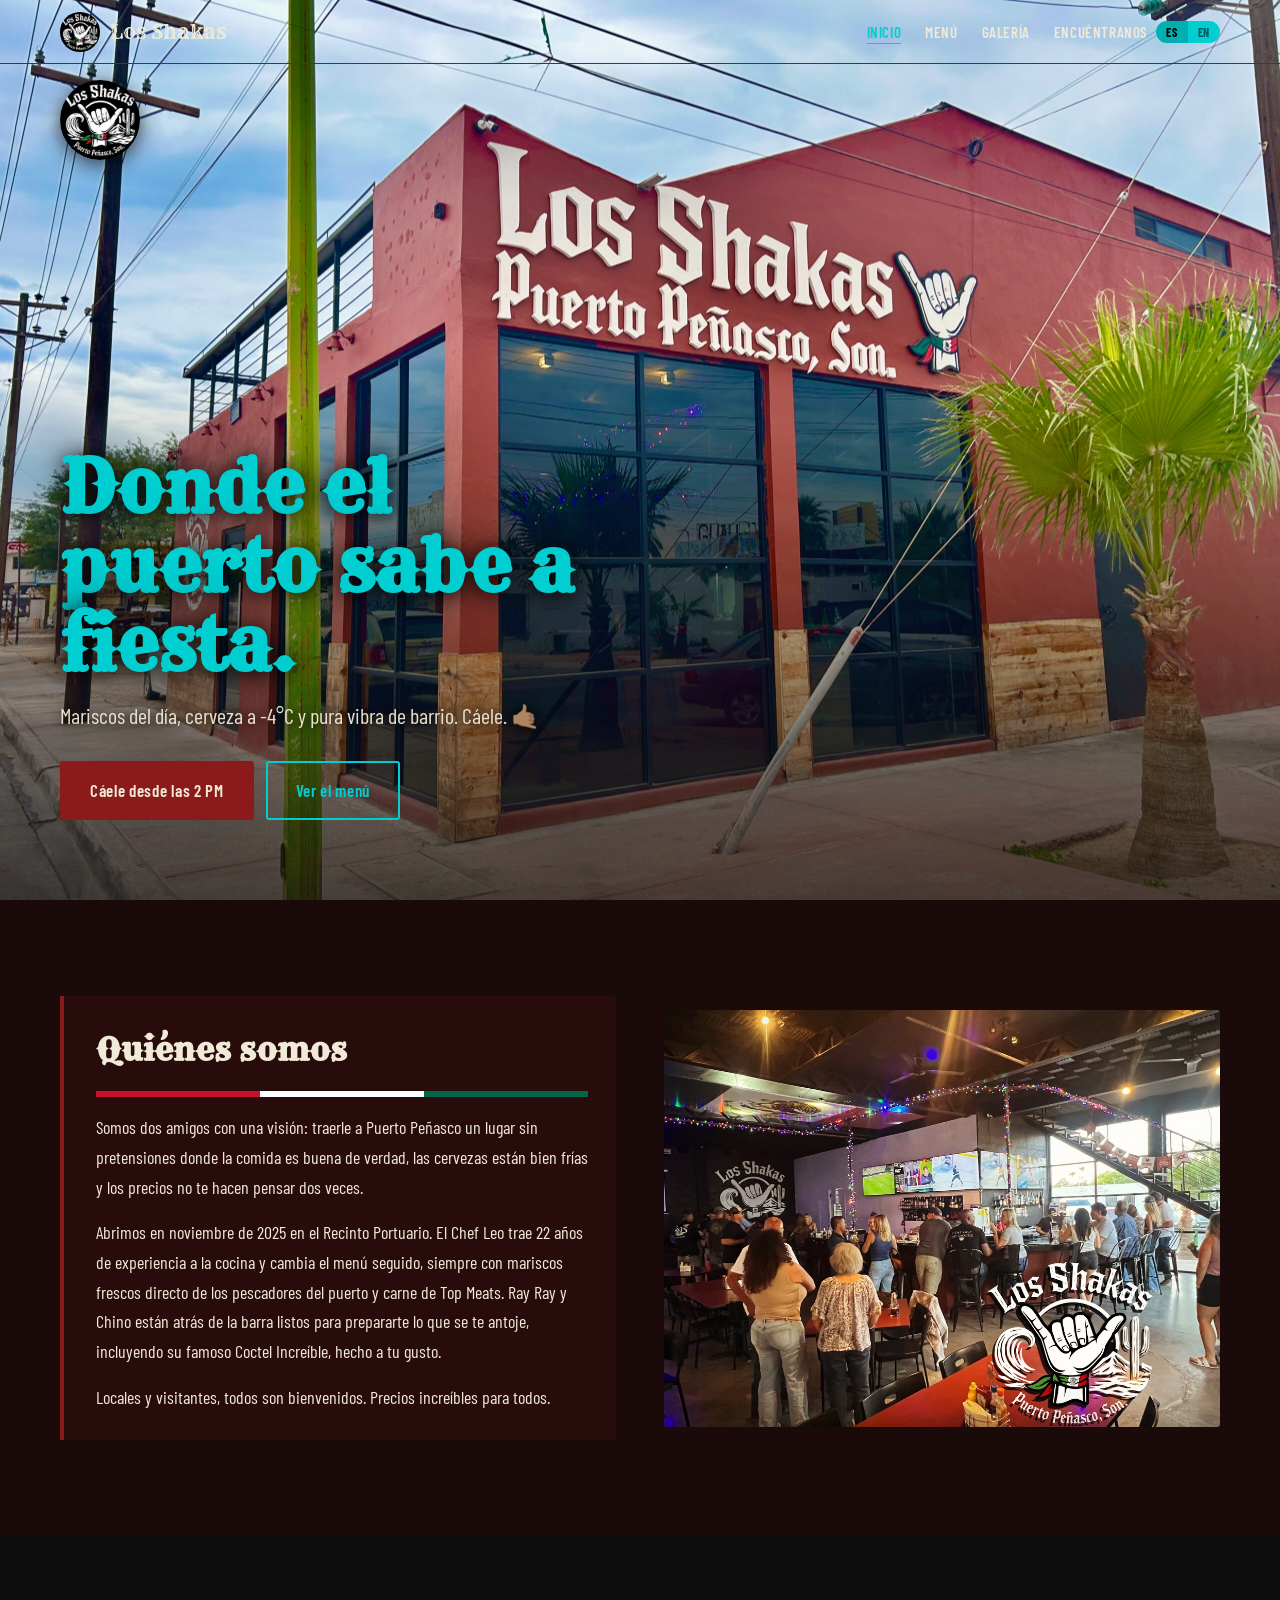
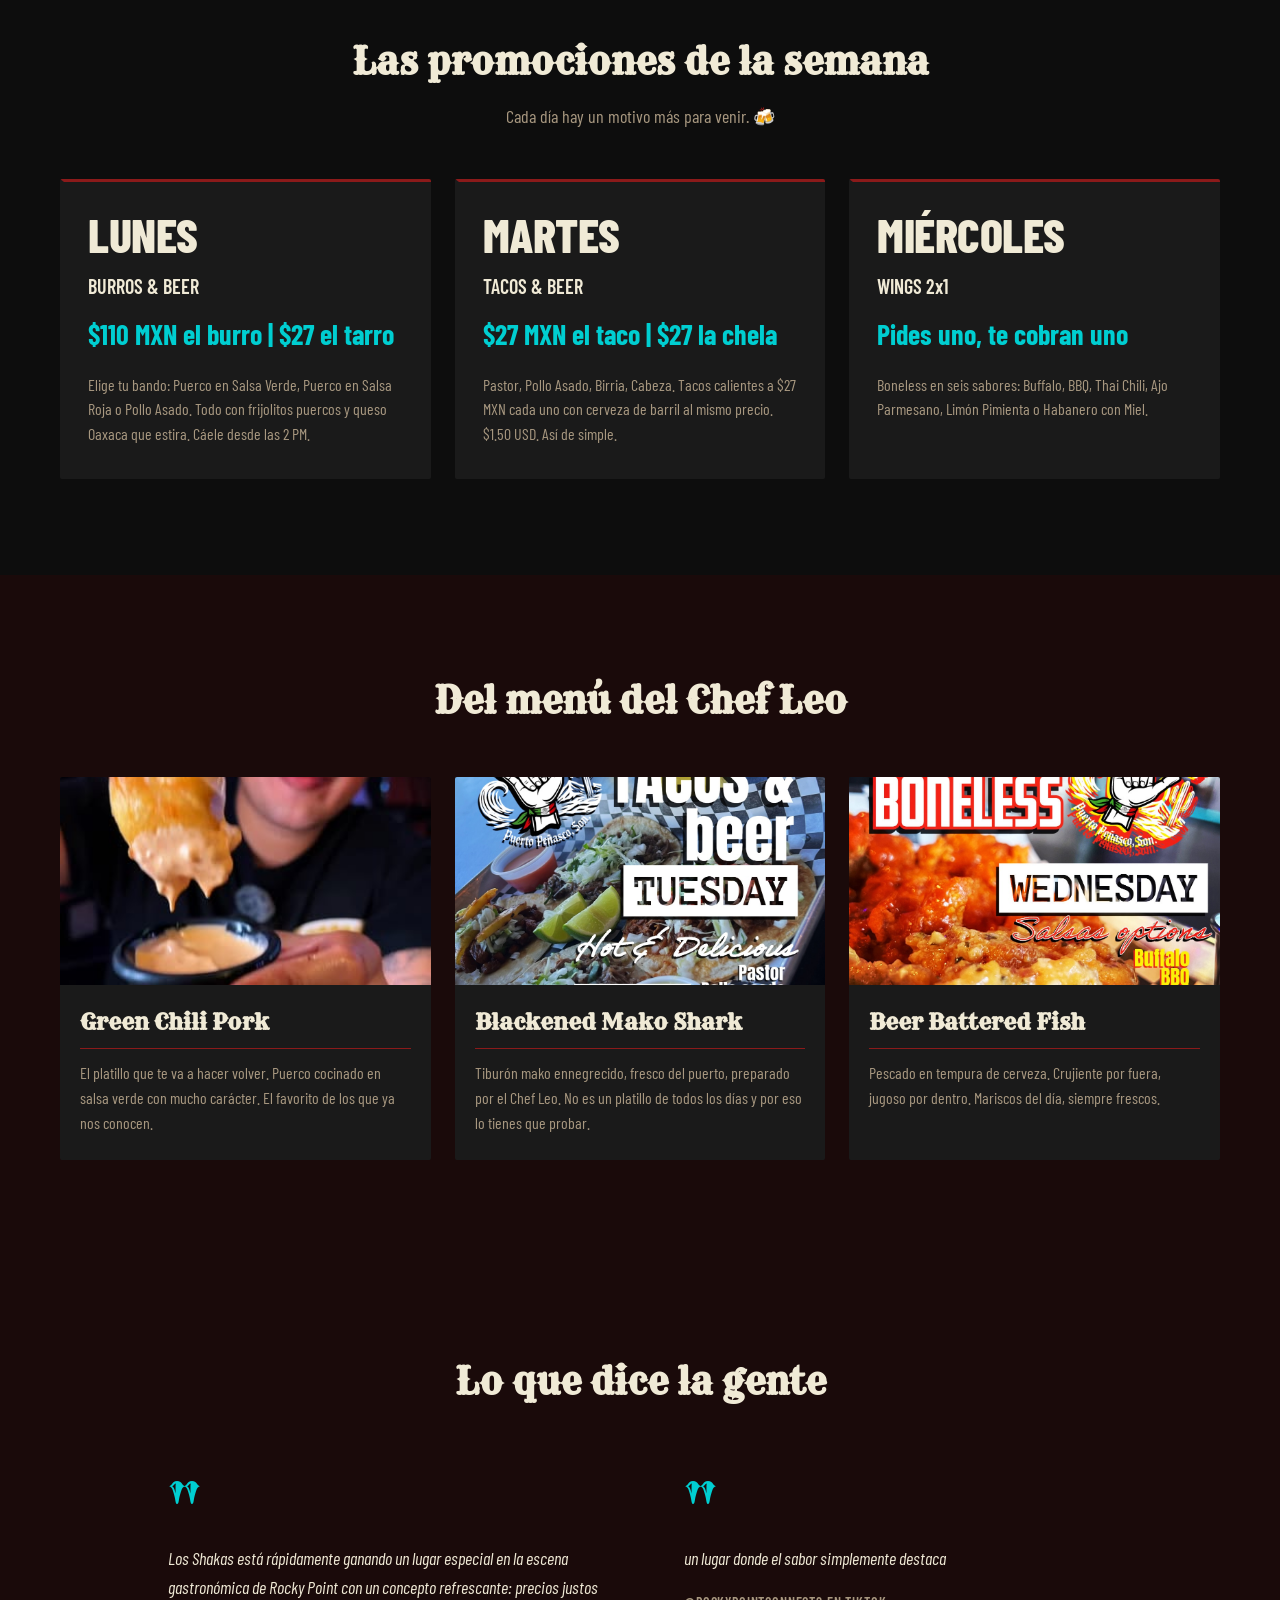
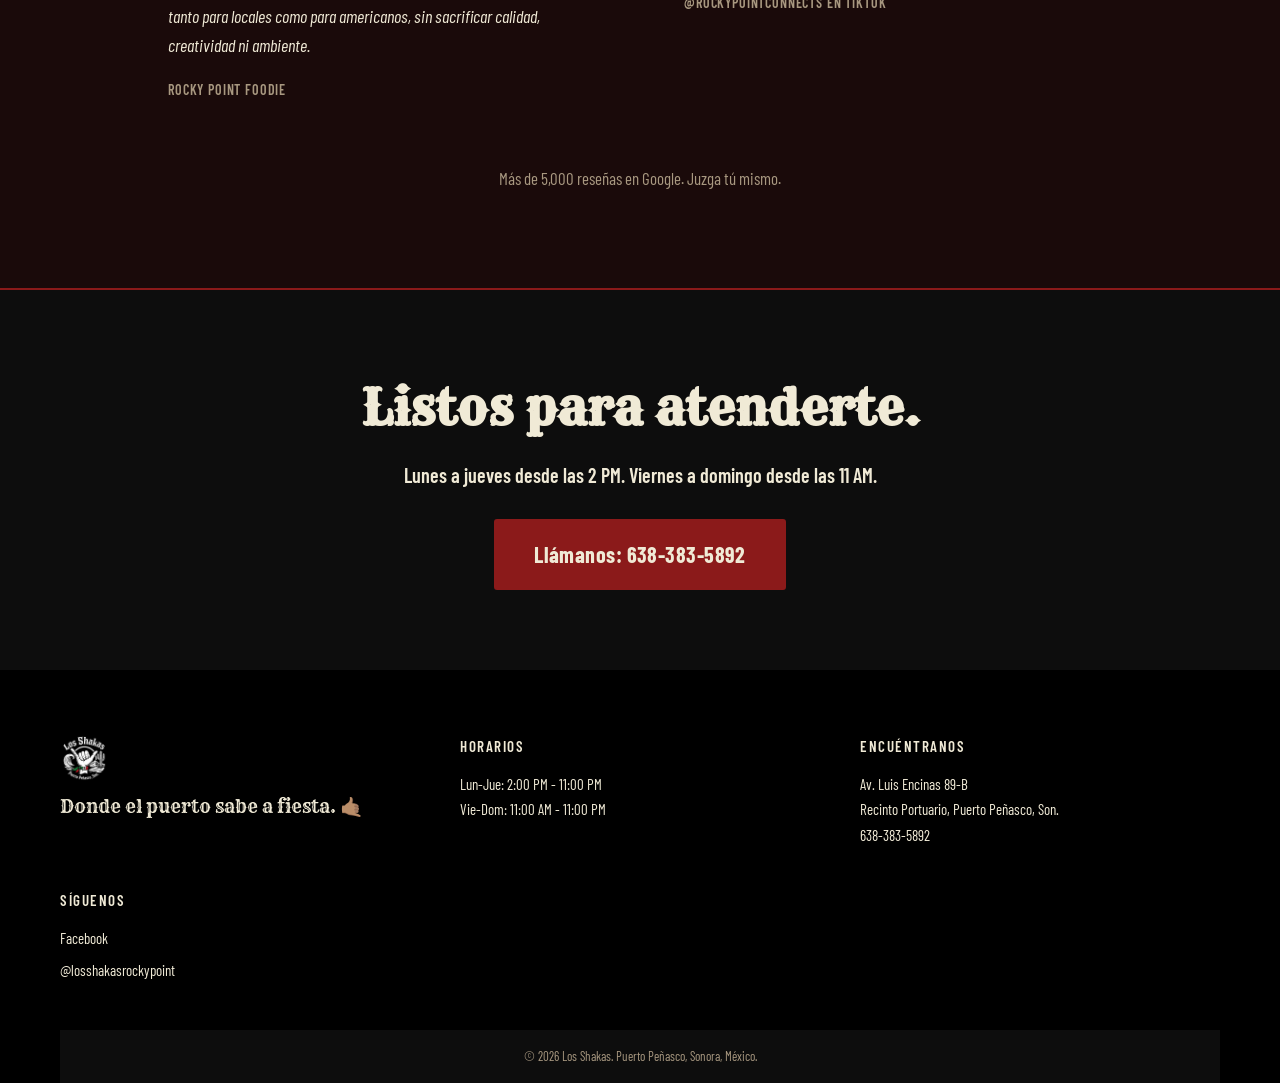
==== index.html @ 88f32003 "Hero text: teal + shadow; about card border; footer tagline matches hero" ====
<!DOCTYPE html>
<!-- ASSET NEEDED: Replace logo.jpg with high-res (1000px+) or SVG vector before client delivery. Current source is 200px FB profile pic. -->
<html lang="es" data-es-title="Los Shakas | Bar y Restaurante | Puerto Peñasco" data-en-title="Los Shakas | Bar & Restaurant | Puerto Peñasco">
<head>
  <meta charset="UTF-8">
  <meta name="viewport" content="width=device-width, initial-scale=1.0">
  <title>Los Shakas | Bar y Restaurante | Puerto Peñasco</title>
  <meta name="description" content="Los Shakas - Bar y Restaurante en Puerto Peñasco, Sonora. Mariscos frescos, cerveza a -4°C, precios increíbles. Recinto Portuario, Av. Luis Encinas 89-B.">
  <!-- Open Graph -->
  <meta property="og:type"        content="website">
  <meta property="og:url"         content="https://neonframewebdev.github.io/los-shakas/">
  <meta property="og:title"       content="Los Shakas | Bar y Restaurante | Puerto Peñasco">
  <meta property="og:description" content="Mariscos frescos del puerto, cerveza a -4°C y mucho amor en cada platillo. El edificio rojo grande en la esquina del Recinto Portuario.">
  <meta property="og:image"       content="https://neonframewebdev.github.io/los-shakas/assets/exterior_1.jpg">
  <meta property="og:locale"      content="es_MX">
  <meta property="og:locale:alternate" content="en_US">
  <!-- Twitter Card -->
  <meta name="twitter:card"        content="summary_large_image">
  <meta name="twitter:title"       content="Los Shakas | Bar y Restaurante | Puerto Peñasco">
  <meta name="twitter:description" content="Mariscos frescos del puerto, cerveza a -4°C y mucho amor en cada platillo.">
  <meta name="twitter:image"       content="https://neonframewebdev.github.io/los-shakas/assets/exterior_1.jpg">
  <!-- Favicon -->
  <link rel="icon" type="image/jpeg" href="assets/logo.jpg">
  <!-- Fonts -->
  <link rel="preconnect" href="https://fonts.googleapis.com">
  <link rel="preconnect" href="https://fonts.gstatic.com" crossorigin>
  <link href="https://fonts.googleapis.com/css2?family=Rye&family=Barlow+Condensed:wght@400;600;700;800&display=swap" rel="stylesheet">
  <!-- Styles -->
  <link rel="stylesheet" href="css/style.css">
</head>
<body>

<!-- ============================================================
     PAGE LOADER
     ============================================================ -->
<div id="loader" role="status" aria-label="Cargando...">
  <img id="loader-logo" src="assets/logo.jpg" alt="Los Shakas logo" width="80" height="80">
  <div id="loader-wordmark">Los Shakas</div>
  <div id="loader-bar"></div>
</div>

<!-- ============================================================
     NAVIGATION
     ============================================================ -->
<nav id="main-nav" role="navigation" aria-label="Navegación principal">
  <a class="nav-brand" href="index.html" aria-label="Los Shakas - Inicio">
    <img class="nav-logo" src="assets/logo.jpg" alt="Los Shakas" width="40" height="40">
    <span class="nav-wordmark">Los Shakas</span>
  </a>

  <div class="nav-right">
    <ul class="nav-links" role="list">
      <li><a href="index.html"   class="nav-page-link active" data-es="Inicio"       data-en="Home">Inicio</a></li>
      <li><a href="menu.html"    class="nav-page-link"        data-es="Menú"         data-en="Menu">Menú</a></li>
      <li><a href="gallery.html" class="nav-page-link"        data-es="Galería"      data-en="Gallery">Galería</a></li>
      <li><a href="visit.html"   class="nav-page-link"        data-es="Encuéntranos" data-en="Visit">Encuéntranos</a></li>
    </ul>

    <div class="lang-toggle" aria-label="Cambiar idioma">
      <button class="lang-btn-es active" aria-label="Español">ES</button>
      <button class="lang-btn-en"        aria-label="English">EN</button>
    </div>

    <button id="nav-hamburger" class="nav-hamburger" aria-label="Abrir menú" aria-expanded="false" aria-controls="nav-mobile-menu">
      <span></span><span></span><span></span>
    </button>
  </div>
</nav>

<!-- Mobile nav drawer -->
<div id="nav-mobile-menu" class="nav-mobile-menu" aria-hidden="true">
  <ul role="list">
    <li><a href="index.html"   class="nav-page-link active" data-es="Inicio"       data-en="Home">Inicio</a></li>
    <li><a href="menu.html"    class="nav-page-link"        data-es="Menú"         data-en="Menu">Menú</a></li>
    <li><a href="gallery.html" class="nav-page-link"        data-es="Galería"      data-en="Gallery">Galería</a></li>
    <li><a href="visit.html"   class="nav-page-link"        data-es="Encuéntranos" data-en="Visit">Encuéntranos</a></li>
  </ul>
</div>

<!-- ============================================================
     HERO
     ============================================================ -->
<section id="hero" aria-label="Hero">
  <div class="hero-bg" role="img" aria-label="Fachada del edificio Los Shakas en el Recinto Portuario"></div>
  <div class="hero-overlay"></div>
  <div class="hero-entrance" aria-hidden="true"></div>

  <img class="hero-badge" src="assets/logo.jpg" alt="Los Shakas logo badge" width="80" height="80">

  <div class="hero-content">
    <h1 class="hero-headline reveal"
        data-es="Donde el puerto sabe a fiesta."
        data-en="Where the port comes alive.">
      Donde el puerto sabe a fiesta.
    </h1>
    <p class="hero-sub reveal"
       data-es="Mariscos del día, cerveza a -4°C y pura vibra de barrio. Cáele. 🤙🏽"
       data-en="Fresh catch daily, the coldest beer in town, good vibes in the port. Come through. 🤙🏽">
      Mariscos del día, cerveza a -4°C y pura vibra de barrio. Cáele. 🤙🏽
    </p>
    <div class="hero-ctas reveal">
      <a href="visit.html" class="btn btn-primary"
         data-es="Cáele desde las 2 PM"
         data-en="Come in from 2 PM">
        Cáele desde las 2 PM
      </a>
      <a href="menu.html" class="btn btn-secondary"
         data-es="Ver el menú"
         data-en="See the menu">
        Ver el menú
      </a>
    </div>
  </div>
</section>

<!-- ============================================================
     ABOUT / STORY
     ============================================================ -->
<section id="about" aria-labelledby="about-heading">
  <div class="about-inner">
    <div class="about-body reveal">
      <h2 id="about-heading" class="section-title about-title"
          data-es="Quiénes somos"
          data-en="Who we are">
        Quiénes somos
      </h2>

      <div class="flag-ribbon" aria-hidden="true">
        <span class="fr-red"></span>
        <span class="fr-white"></span>
        <span class="fr-green"></span>
      </div>

      <p data-es="Somos dos amigos con una visión: traerle a Puerto Peñasco un lugar sin pretensiones donde la comida es buena de verdad, las cervezas están bien frías y los precios no te hacen pensar dos veces."
         data-en="Two friends, one bold vision: bring Rocky Point a no-nonsense spot where the food is genuinely good, the beers are ice cold, and the prices never make you think twice.">
        Somos dos amigos con una visión: traerle a Puerto Peñasco un lugar sin pretensiones donde la comida es buena de verdad, las cervezas están bien frías y los precios no te hacen pensar dos veces.
      </p>

      <p data-es="Abrimos en noviembre de 2025 en el Recinto Portuario. El Chef Leo trae 22 años de experiencia a la cocina y cambia el menú seguido, siempre con mariscos frescos directo de los pescadores del puerto y carne de Top Meats. Ray Ray y Chino están atrás de la barra listos para prepararte lo que se te antoje, incluyendo su famoso Coctel Increíble, hecho a tu gusto."
         data-en="We opened in November 2025 in the port district. Chef Leo brings 22 years in the kitchen and switches the menu often, always with seafood sourced daily from Puerto Peñasco fishing boats and meat from Top Meats. Ray Ray and Chino are behind the bar ready to make you whatever you're feeling, including their signature Coctel Increíble, built to your palate.">
        Abrimos en noviembre de 2025 en el Recinto Portuario. El Chef Leo trae 22 años de experiencia a la cocina y cambia el menú seguido, siempre con mariscos frescos directo de los pescadores del puerto y carne de Top Meats. Ray Ray y Chino están atrás de la barra listos para prepararte lo que se te antoje, incluyendo su famoso Coctel Increíble, hecho a tu gusto.
      </p>

      <p data-es="Locales y visitantes, todos son bienvenidos. Precios increíbles para todos."
         data-en="Locals and visitors, everyone's welcome. Unbeatable prices for all.">
        Locales y visitantes, todos son bienvenidos. Precios increíbles para todos.
      </p>
    </div>

    <div class="about-photo-wrap reveal">
      <img src="assets/interior_1.jpg"
           alt="Interior del bar Los Shakas lleno de gente, con pantallas de deportes y el mural del logo en la pared"
           loading="lazy">
    </div>
  </div>
</section>

<!-- ============================================================
     DAILY SPECIALS
     ============================================================ -->
<section id="specials" aria-labelledby="specials-heading">
  <div class="specials-header reveal">
    <h2 id="specials-heading" class="section-title specials-title"
        data-es="Las promociones de la semana"
        data-en="Specials all week long">
      Las promociones de la semana
    </h2>
    <p class="specials-intro"
       data-es="Cada día hay un motivo más para venir. 🍻"
       data-en="There's always a reason to come in. 🍻">
      Cada día hay un motivo más para venir. 🍻
    </p>
  </div>

  <div class="specials-grid">

    <!-- Monday -->
    <div class="special-card reveal">
      <div class="special-day"
           data-es="Lunes"
           data-en="Monday">Lunes</div>
      <div class="special-offer"
           data-es="BURROS &amp; BEER"
           data-en="BURROS &amp; BEER">BURROS &amp; BEER</div>
      <div class="special-price"
           data-es="$110 MXN el burro | $27 el tarro"
           data-en="$110 MXN a burrito | $27 MXN a draft">
        $110 MXN el burro | $27 el tarro
      </div>
      <p class="special-desc"
         data-es="Elige tu bando: Puerco en Salsa Verde, Puerco en Salsa Roja o Pollo Asado. Todo con frijolitos puercos y queso Oaxaca que estira. Cáele desde las 2 PM."
         data-en="Pick your side: Green Chili Pork, Red Chili Pork, or Grilled Chicken. All served with frijoles puercos and stretchy Oaxaca cheese. Come in from 2 PM.">
        Elige tu bando: Puerco en Salsa Verde, Puerco en Salsa Roja o Pollo Asado. Todo con frijolitos puercos y queso Oaxaca que estira. Cáele desde las 2 PM.
      </p>
    </div>

    <!-- Tuesday -->
    <div class="special-card reveal">
      <div class="special-day"
           data-es="Martes"
           data-en="Tuesday">Martes</div>
      <div class="special-offer"
           data-es="TACOS &amp; BEER"
           data-en="TACOS &amp; BEER">TACOS &amp; BEER</div>
      <div class="special-price"
           data-es="$27 MXN el taco | $27 la chela"
           data-en="$1.50 USD taco | $1.50 USD draft beer">
        $27 MXN el taco | $27 la chela
      </div>
      <p class="special-desc"
         data-es="Pastor, Pollo Asado, Birria, Cabeza. Tacos calientes a $27 MXN cada uno con cerveza de barril al mismo precio. $1.50 USD. Así de simple."
         data-en="Pastor, Grilled Chicken, Birria, Cabeza. Hot tacos at $1.50 USD each with draft beer at the same price. That's it.">
        Pastor, Pollo Asado, Birria, Cabeza. Tacos calientes a $27 MXN cada uno con cerveza de barril al mismo precio. $1.50 USD. Así de simple.
      </p>
    </div>

    <!-- Wednesday -->
    <div class="special-card reveal">
      <div class="special-day"
           data-es="Miércoles"
           data-en="Wednesday">Miércoles</div>
      <div class="special-offer"
           data-es="WINGS 2x1"
           data-en="WINGS 2-FOR-1">WINGS 2x1</div>
      <div class="special-price"
           data-es="Pides uno, te cobran uno"
           data-en="Order one, pay for one">
        Pides uno, te cobran uno
      </div>
      <p class="special-desc"
         data-es="Boneless en seis sabores: Buffalo, BBQ, Thai Chili, Ajo Parmesano, Limón Pimienta o Habanero con Miel."
         data-en="Boneless in six flavors: Buffalo, BBQ, Thai Chili, Garlic Parmesan, Lemon Pepper, or Honey Habanero.">
        Boneless en seis sabores: Buffalo, BBQ, Thai Chili, Ajo Parmesano, Limón Pimienta o Habanero con Miel.
      </p>
    </div>

  </div>
</section>

<!-- ============================================================
     FEATURED DISHES
     ============================================================ -->
<section id="featured" aria-labelledby="featured-heading">
  <div class="featured-header reveal">
    <h2 id="featured-heading" class="section-title featured-title"
        data-es="Del menú del Chef Leo"
        data-en="From Chef Leo's kitchen">
      Del menú del Chef Leo
    </h2>
  </div>

  <div class="featured-grid">

    <!-- Green Chili Pork -->
    <div class="dish-card reveal">
      <div class="dish-card-img">
        <img src="assets/dish_3.jpg"
             alt="Green Chili Pork - puerco en salsa verde"
             loading="lazy">
      </div>
      <div class="dish-card-body">
        <h3 class="dish-card-name">Green Chili Pork</h3>
        <hr class="dish-card-rule">
        <p class="dish-card-desc"
           data-es="El platillo que te va a hacer volver. Puerco cocinado en salsa verde con mucho carácter. El favorito de los que ya nos conocen."
           data-en="The dish that brings people back. Pork slow-cooked in green chili sauce with real depth. The regulars already know.">
          El platillo que te va a hacer volver. Puerco cocinado en salsa verde con mucho carácter. El favorito de los que ya nos conocen.
        </p>
      </div>
    </div>

    <!-- Blackened Mako Shark -->
    <div class="dish-card reveal">
      <div class="dish-card-img">
        <img src="assets/dish_4.jpg"
             alt="Blackened Mako Shark - tiburón mako ennegrecido fresco del puerto"
             loading="lazy">
      </div>
      <div class="dish-card-body">
        <h3 class="dish-card-name">Blackened Mako Shark</h3>
        <hr class="dish-card-rule">
        <p class="dish-card-desc"
           data-es="Tiburón mako ennegrecido, fresco del puerto, preparado por el Chef Leo. No es un platillo de todos los días y por eso lo tienes que probar."
           data-en="Fresh mako from the port, blackened by Chef Leo. Not an everyday dish. That's exactly why you order it.">
          Tiburón mako ennegrecido, fresco del puerto, preparado por el Chef Leo. No es un platillo de todos los días y por eso lo tienes que probar.
        </p>
      </div>
    </div>

    <!-- Beer Battered Fish -->
    <div class="dish-card reveal">
      <div class="dish-card-img">
        <img src="assets/dish_1.jpg"
             alt="Beer Battered Fish - pescado en tempura de cerveza"
             loading="lazy">
      </div>
      <div class="dish-card-body">
        <h3 class="dish-card-name">Beer Battered Fish</h3>
        <hr class="dish-card-rule">
        <p class="dish-card-desc"
           data-es="Pescado en tempura de cerveza. Crujiente por fuera, jugoso por dentro. Mariscos del día, siempre frescos."
           data-en="Crispy beer batter, fresh catch of the day. Crunchy outside, tender inside. Always sourced from the boats that morning.">
          Pescado en tempura de cerveza. Crujiente por fuera, jugoso por dentro. Mariscos del día, siempre frescos.
        </p>
      </div>
    </div>

  </div>
</section>

<!-- ============================================================
     REVIEWS / SOCIAL PROOF
     ============================================================ -->
<section id="reviews" aria-labelledby="reviews-heading">
  <div class="reviews-header reveal">
    <h2 id="reviews-heading" class="section-title reviews-title"
        data-es="Lo que dice la gente"
        data-en="What people are saying">
      Lo que dice la gente
    </h2>
  </div>

  <div class="reviews-grid">

    <div class="review-block reveal">
      <span class="review-quote-mark" aria-hidden="true">"</span>
      <p class="review-text"
         data-es="Los Shakas está rápidamente ganando un lugar especial en la escena gastronómica de Rocky Point con un concepto refrescante: precios justos tanto para locales como para americanos, sin sacrificar calidad, creatividad ni ambiente."
         data-en="Los Shakas is quickly carving out a special place in the Rocky Point dining and bar scene with a refreshingly simple and much-needed concept: fair pricing for locals and Americans alike, without sacrificing quality, creativity, or atmosphere.">
        Los Shakas está rápidamente ganando un lugar especial en la escena gastronómica de Rocky Point con un concepto refrescante: precios justos tanto para locales como para americanos, sin sacrificar calidad, creatividad ni ambiente.
      </p>
      <span class="review-attr">Rocky Point Foodie</span>
    </div>

    <div class="review-block reveal">
      <span class="review-quote-mark" aria-hidden="true">"</span>
      <p class="review-text"
         data-es="un lugar donde el sabor simplemente destaca"
         data-en="a place where the flavor simply stands out">
        un lugar donde el sabor simplemente destaca
      </p>
      <span class="review-attr"
            data-es="@rockypointconnects en TikTok"
            data-en="@rockypointconnects on TikTok">
        @rockypointconnects en TikTok
      </span>
    </div>

  </div>

  <p class="reviews-supporting reveal"
     data-es="Más de 5,000 reseñas en Google. Juzga tú mismo."
     data-en="5,000+ Google reviews. Come see for yourself.">
    Más de 5,000 reseñas en Google. Juzga tú mismo.
  </p>
</section>

<!-- ============================================================
     HOME FOOTER CTA / HOURS STRIP
     ============================================================ -->
<section id="home-cta" aria-labelledby="home-cta-heading">
  <h2 id="home-cta-heading" class="section-title home-cta-title reveal"
      data-es="Listos para atenderte."
      data-en="Ready to serve you.">
    Listos para atenderte.
  </h2>
  <p class="home-cta-hours reveal"
     data-es="Lunes a jueves desde las 2 PM. Viernes a domingo desde las 11 AM."
     data-en="Mon-Thu from 2 PM. Fri-Sun from 11 AM.">
    Lunes a jueves desde las 2 PM. Viernes a domingo desde las 11 AM.
  </p>
  <a href="tel:6383835892" class="home-cta-btn reveal"
     data-es="Llámanos: 638-383-5892"
     data-en="Call us: 638-383-5892">
    Llámanos: 638-383-5892
  </a>
</section>

<!-- ============================================================
     FOOTER
     ============================================================ -->
<footer>
  <div class="footer-inner">

    <div class="footer-brand reveal">
      <img class="footer-logo" src="assets/logo.jpg" alt="Los Shakas" width="48" height="48">
      <p class="footer-tagline"
         data-es="Donde el puerto sabe a fiesta. 🤙🏽"
         data-en="Where the port comes alive. 🤙🏽">
        Donde el puerto sabe a fiesta. 🤙🏽
      </p>
    </div>

    <div class="footer-col reveal">
      <p class="footer-col-title"
         data-es="Horarios"
         data-en="Hours">Horarios</p>
      <p data-es="Lun-Jue: 2:00 PM - 11:00 PM"
         data-en="Mon-Thu: 2:00 PM - 11:00 PM">
        Lun-Jue: 2:00 PM - 11:00 PM
      </p>
      <p data-es="Vie-Dom: 11:00 AM - 11:00 PM"
         data-en="Fri-Sun: 11:00 AM - 11:00 PM">
        Vie-Dom: 11:00 AM - 11:00 PM
      </p>
    </div>

    <div class="footer-col reveal">
      <p class="footer-col-title"
         data-es="Encuéntranos"
         data-en="Find us">Encuéntranos</p>
      <address>
        <p>Av. Luis Encinas 89-B</p>
        <p data-es="Recinto Portuario, Puerto Peñasco, Son."
           data-en="Port District, Puerto Peñasco, Son.">
          Recinto Portuario, Puerto Peñasco, Son.
        </p>
        <p><a href="tel:6383835892">638-383-5892</a></p>
      </address>
    </div>

    <div class="footer-col reveal" style="grid-column: auto;">
      <p class="footer-col-title"
         data-es="Síguenos"
         data-en="Follow us">Síguenos</p>
      <div class="footer-social-links">
        <a href="https://www.facebook.com/801759266356153" target="_blank" rel="noopener noreferrer">Facebook</a>
        <a href="https://www.instagram.com/losshakasrockypoint" target="_blank" rel="noopener noreferrer">@losshakasrockypoint</a>
      </div>
    </div>

  </div>

  <div class="footer-bottom">
    <p>&copy; 2026 Los Shakas. Puerto Peñasco, Sonora, México.</p>
  </div>
</footer>

<!-- Lightbox (shared, unused on this page but included for JS consistency) -->
<div id="lightbox" role="dialog" aria-modal="true" aria-label="Foto ampliada">
  <button id="lightbox-close" aria-label="Cerrar">&times;</button>
  <button id="lightbox-prev" aria-label="Anterior">&#8249;</button>
  <img id="lightbox-img" src="" alt="">
  <button id="lightbox-next" aria-label="Siguiente">&#8250;</button>
</div>

<script src="js/main.js" type="module"></script>
</body>
</html>
---- css/style.css ----
/* ============================================================
   Los Shakas - Bar y Restaurante - Puerto Penasco
   css/style.css
   Mobile-first, dark theme
   ASSET NEEDED: Replace logo.jpg with high-res (1000px+) or SVG vector before client delivery.
   ============================================================ */

/* ----------------------------------------------------------
   Google Fonts
   ---------------------------------------------------------- */
@import url('https://fonts.googleapis.com/css2?family=Rye&family=Barlow+Condensed:wght@400;600;700;800&display=swap');

/* ----------------------------------------------------------
   CSS Variables
   ---------------------------------------------------------- */
:root {
  --crimson:      #8B1A1A;
  --crimson-hover:#A82020;
  --teal:         #00CED1;
  --bg:           #0D0D0D;
  --bg-alt:       #1A0A0A;
  --bg-card:      #1A1A1A;
  --cream:        #F0EAD6;
  --muted:        #A89880;
  --flag-red:     #C8102E;
  --flag-green:   #006847;
  --price-missing:#C8791A;
  --true-black:   #000000;

  --font-display: 'Rye', serif;
  --font-body:    'Barlow Condensed', sans-serif;

  --transition-fast: 150ms ease;
  --transition-med:  200ms ease;
  --transition-slow: 300ms ease;
}

/* ----------------------------------------------------------
   Reset & Base
   ---------------------------------------------------------- */
*, *::before, *::after {
  box-sizing: border-box;
  margin: 0;
  padding: 0;
}

html {
  scroll-behavior: smooth;
}

body {
  background-color: var(--bg);
  color: var(--cream);
  font-family: var(--font-body);
  font-weight: 400;
  font-size: 16px;
  line-height: 1.6;
  min-height: 100vh;
}

img {
  display: block;
  max-width: 100%;
  height: auto;
}

a {
  color: inherit;
  text-decoration: none;
}

/* ----------------------------------------------------------
   Page Loader
   ---------------------------------------------------------- */
#loader {
  position: fixed;
  inset: 0;
  background: #000;
  display: flex;
  flex-direction: column;
  align-items: center;
  justify-content: center;
  z-index: 9999;
  transition: opacity 400ms ease, visibility 400ms ease;
}

#loader.hidden {
  opacity: 0;
  visibility: hidden;
  pointer-events: none;
}

#loader-logo {
  width: 80px;
  height: 80px;
  border-radius: 50%;
  object-fit: cover;
  opacity: 0;
  animation: loaderLogoFade 600ms ease forwards;
}

#loader-wordmark {
  font-family: var(--font-display);
  font-size: 28px;
  color: var(--cream);
  margin-top: 16px;
  overflow: hidden;
  white-space: nowrap;
  width: 0;
  animation: typeIn 800ms steps(9, end) 500ms forwards;
}

#loader-bar {
  width: 120px;
  height: 2px;
  background: #333;
  margin-top: 20px;
  border-radius: 1px;
  overflow: hidden;
}

#loader-bar::after {
  content: '';
  display: block;
  height: 100%;
  width: 0;
  background: var(--crimson);
  animation: loaderProgress 1200ms ease forwards;
}

@keyframes loaderLogoFade {
  to { opacity: 1; }
}

@keyframes typeIn {
  to { width: 11ch; }
}

@keyframes loaderProgress {
  to { width: 100%; }
}

/* ----------------------------------------------------------
   Navigation
   ---------------------------------------------------------- */
#main-nav {
  position: fixed;
  top: 0;
  left: 0;
  right: 0;
  z-index: 1000;
  background: transparent;
  border-bottom: 1px solid var(--crimson);
  transition: background var(--transition-med), backdrop-filter var(--transition-med);
  padding: 0 20px;
  height: 64px;
  display: flex;
  align-items: center;
  justify-content: space-between;
  gap: 16px;
}

#main-nav.scrolled {
  background: rgba(13, 13, 13, 0.95);
  backdrop-filter: blur(8px);
  -webkit-backdrop-filter: blur(8px);
}

.nav-brand {
  display: flex;
  align-items: center;
  gap: 10px;
  flex-shrink: 0;
  text-decoration: none;
}

.nav-logo {
  width: 40px;
  height: 40px;
  border-radius: 50%;
  object-fit: cover;
}

.nav-wordmark {
  font-family: var(--font-display);
  font-size: 20px;
  color: var(--cream);
  line-height: 1;
}

.nav-right {
  display: flex;
  align-items: center;
  gap: 8px;
}

.nav-links {
  display: none;
  list-style: none;
  gap: 24px;
  align-items: center;
}

.nav-links a {
  font-family: var(--font-body);
  font-weight: 600;
  font-size: 15px;
  color: var(--cream);
  text-transform: uppercase;
  letter-spacing: 0.04em;
  transition: color var(--transition-fast);
  padding-bottom: 2px;
}

.nav-links a:hover,
.nav-links a.active {
  color: var(--teal);
}

.nav-links a.active {
  border-bottom: 1px solid var(--teal);
}

/* Language toggle */
.lang-toggle {
  display: flex;
  align-items: center;
  background: var(--teal);
  border-radius: 20px;
  overflow: hidden;
  flex-shrink: 0;
}

.lang-toggle button {
  background: none;
  border: none;
  color: #000;
  font-family: var(--font-body);
  font-weight: 700;
  font-size: 12px;
  padding: 4px 10px;
  cursor: pointer;
  transition: background var(--transition-fast), opacity var(--transition-fast);
  letter-spacing: 0.06em;
}

.lang-toggle button.active {
  background: rgba(0,0,0,0.15);
  opacity: 1;
}

.lang-toggle button:not(.active) {
  opacity: 0.55;
}

/* Hamburger */
.nav-hamburger {
  display: flex;
  flex-direction: column;
  gap: 5px;
  background: none;
  border: none;
  cursor: pointer;
  padding: 4px;
}

.nav-hamburger span {
  display: block;
  width: 24px;
  height: 2px;
  background: var(--cream);
  border-radius: 1px;
  transition: transform var(--transition-med), opacity var(--transition-med);
}

.nav-hamburger.open span:nth-child(1) {
  transform: translateY(7px) rotate(45deg);
}
.nav-hamburger.open span:nth-child(2) {
  opacity: 0;
}
.nav-hamburger.open span:nth-child(3) {
  transform: translateY(-7px) rotate(-45deg);
}

/* Mobile menu drawer */
.nav-mobile-menu {
  display: none;
  position: fixed;
  top: 64px;
  left: 0;
  right: 0;
  background: rgba(13, 13, 13, 0.98);
  backdrop-filter: blur(8px);
  -webkit-backdrop-filter: blur(8px);
  z-index: 999;
  padding: 20px;
  border-bottom: 1px solid var(--crimson);
}

.nav-mobile-menu.open {
  display: block;
}

.nav-mobile-menu ul {
  list-style: none;
  display: flex;
  flex-direction: column;
  gap: 4px;
}

.nav-mobile-menu a {
  display: block;
  font-family: var(--font-body);
  font-weight: 600;
  font-size: 20px;
  color: var(--cream);
  text-transform: uppercase;
  letter-spacing: 0.04em;
  padding: 12px 0;
  border-bottom: 1px solid rgba(240,234,214,0.08);
  transition: color var(--transition-fast);
}

.nav-mobile-menu a:hover,
.nav-mobile-menu a.active {
  color: var(--teal);
}

/* Desktop nav */
@media (min-width: 768px) {
  .nav-links {
    display: flex;
  }
  .nav-hamburger {
    display: none;
  }
  #main-nav {
    padding: 0 40px;
  }
}

@media (min-width: 1024px) {
  #main-nav {
    padding: 0 60px;
  }
}

/* ----------------------------------------------------------
   Scroll-reveal base (sections animate in)
   ---------------------------------------------------------- */
.reveal {
  opacity: 0;
  transform: translateY(24px);
  transition: opacity 500ms ease, transform 500ms ease;
}

.reveal.visible {
  opacity: 1;
  transform: translateY(0);
}

/* ----------------------------------------------------------
   Flag ribbon divider
   ---------------------------------------------------------- */
.flag-ribbon {
  display: flex;
  height: 6px;
  width: 100%;
  margin: 16px 0;
}

.flag-ribbon span {
  flex: 1;
  display: block;
}

.flag-ribbon .fr-red   { background: var(--flag-red); }
.flag-ribbon .fr-white { background: #fff; }
.flag-ribbon .fr-green { background: var(--flag-green); }

/* ----------------------------------------------------------
   Buttons
   ---------------------------------------------------------- */
.btn {
  display: inline-block;
  font-family: var(--font-body);
  font-weight: 600;
  font-size: 17px;
  letter-spacing: 0.04em;
  padding: 14px 28px;
  border-radius: 3px;
  cursor: pointer;
  text-align: center;
  border: 2px solid transparent;
  transition: background var(--transition-fast), color var(--transition-fast), border-color var(--transition-fast);
  text-decoration: none;
}

.btn-primary {
  background: var(--crimson);
  color: var(--cream);
  border-color: var(--crimson);
}

.btn-primary:hover {
  background: var(--crimson-hover);
  border-color: var(--crimson-hover);
}

.btn-secondary {
  background: transparent;
  color: var(--teal);
  border-color: var(--teal);
}

.btn-secondary:hover {
  background: var(--teal);
  color: #000;
}

/* ----------------------------------------------------------
   Section utilities
   ---------------------------------------------------------- */
.section-label {
  font-family: var(--font-body);
  font-weight: 600;
  font-size: 12px;
  text-transform: uppercase;
  letter-spacing: 0.12em;
  color: var(--muted);
}

.section-title {
  font-family: var(--font-display);
  color: var(--cream);
}

.section-title-teal-underline {
  display: inline-block;
  position: relative;
}

.section-title-teal-underline::after {
  content: '';
  display: block;
  width: 60px;
  height: 2px;
  background: var(--teal);
  margin: 10px auto 0;
}

.crimson-rule {
  border: none;
  border-top: 1px solid var(--crimson);
  margin: 10px 0;
}

/* ----------------------------------------------------------
   PAGE HERO (Home)
   ---------------------------------------------------------- */
#hero {
  position: relative;
  width: 100%;
  height: 100vh;
  min-height: 500px;
  overflow: hidden;
  display: flex;
  align-items: flex-end;
}

.hero-bg {
  position: absolute;
  inset: 0;
  background-image: url('../assets/exterior_1.jpg');
  background-size: cover;
  background-position: center 38%;
  background-repeat: no-repeat;
  animation: heroEntrance 2.2s cubic-bezier(0.25, 0.46, 0.45, 0.94) both,
             kenBurns 16s 2.2s ease-in-out infinite alternate;
  will-change: transform;
}

@media (min-width: 768px) {
  .hero-bg {
    background-position: center 38%;
    background-attachment: fixed;
  }
}

/* Disable fixed attachment on iOS */
@supports (-webkit-overflow-scrolling: touch) {
  .hero-bg {
    background-attachment: scroll;
  }
}

@keyframes heroEntrance {
  from { opacity: 0.1; transform: scale(1.12); }
  to   { opacity: 1;   transform: scale(1.0); }
}

@keyframes kenBurns {
  from { transform: scale(1.0); }
  to   { transform: scale(1.03); }
}

.hero-entrance {
  position: absolute;
  inset: 0;
  background: #0D0D0D;
  z-index: 1;
  pointer-events: none;
  animation: entranceFade 2.6s cubic-bezier(0.4, 0, 0.2, 1) both;
}

@keyframes entranceFade {
  0%   { opacity: 1; }
  100% { opacity: 0; }
}

.hero-overlay {
  position: absolute;
  inset: 0;
  background: linear-gradient(
    to bottom,
    rgba(0,0,0,0) 0%,
    rgba(0,0,0,0) 40%,
    rgba(13,13,13,0.75) 100%
  );
}

/* Hero logo badge */
.hero-badge {
  position: absolute;
  top: 80px;
  left: 20px;
  width: 80px;
  height: 80px;
  border-radius: 50%;
  object-fit: cover;
  box-shadow: 0 4px 20px rgba(0,0,0,0.7);
  z-index: 2;
}

@media (min-width: 768px) {
  .hero-badge {
    left: 40px;
  }
}

@media (min-width: 1024px) {
  .hero-badge {
    left: 60px;
  }
}

.hero-content {
  position: relative;
  z-index: 2;
  padding: 0 20px 48px;
  max-width: 700px;
}

@media (min-width: 768px) {
  .hero-content {
    padding: 0 40px 64px;
  }
}

@media (min-width: 1024px) {
  .hero-content {
    padding: 0 60px 80px;
  }
}

.hero-headline {
  font-family: var(--font-display);
  font-size: 36px;
  color: var(--teal);
  line-height: 1.1;
  margin-bottom: 12px;
  text-shadow: 0 2px 20px rgba(0,0,0,0.9), 0 0 50px rgba(0,0,0,0.6);
}

@media (min-width: 480px) {
  .hero-headline {
    font-size: 42px;
  }
}

@media (min-width: 768px) {
  .hero-headline {
    font-size: 60px;
  }
}

@media (min-width: 1024px) {
  .hero-headline {
    font-size: 72px;
  }
}

.hero-sub {
  font-family: var(--font-body);
  font-weight: 400;
  font-size: 18px;
  color: rgba(240, 234, 214, 0.95);
  margin-bottom: 28px;
  text-shadow: 0 1px 12px rgba(0,0,0,0.95), 0 0 30px rgba(0,0,0,0.7);
}

@media (min-width: 768px) {
  .hero-sub {
    font-size: 22px;
  }
}

.hero-ctas {
  display: flex;
  flex-direction: column;
  gap: 12px;
  align-items: flex-start;
}

@media (min-width: 480px) {
  .hero-ctas {
    flex-direction: row;
    flex-wrap: wrap;
  }
}

/* ----------------------------------------------------------
   About Section
   ---------------------------------------------------------- */
#about {
  background: var(--bg-alt);
  padding: 64px 20px;
}

@media (min-width: 768px) {
  #about {
    padding: 80px 40px;
  }
}

@media (min-width: 1024px) {
  #about {
    padding: 96px 60px;
  }
}

.about-inner {
  max-width: 1200px;
  margin: 0 auto;
  display: grid;
  grid-template-columns: 1fr;
  gap: 48px;
}

@media (min-width: 768px) {
  .about-inner {
    grid-template-columns: 1fr 1fr;
    align-items: center;
  }
}

.about-title {
  font-size: 32px;
  margin-bottom: 8px;
}

.about-body {
  background: rgba(139,26,26,0.12);
  border-left: 4px solid var(--crimson);
  border-radius: 0 4px 4px 0;
  padding: 28px 28px 28px 32px;
}

.about-body p {
  font-size: 18px;
  color: var(--cream);
  margin-bottom: 16px;
  line-height: 1.65;
}

.about-body p:last-child {
  margin-bottom: 0;
}

.about-photo-wrap {
  border-radius: 3px;
  overflow: hidden;
}

.about-photo-wrap img {
  width: 100%;
  aspect-ratio: 4/3;
  object-fit: cover;
  transition: transform var(--transition-slow);
}

.about-photo-wrap:hover img {
  transform: scale(1.04);
}

/* ----------------------------------------------------------
   Daily Specials
   ---------------------------------------------------------- */
#specials {
  background: var(--bg);
  padding: 64px 20px;
}

@media (min-width: 768px) {
  #specials {
    padding: 80px 40px;
  }
}

@media (min-width: 1024px) {
  #specials {
    padding: 96px 60px;
  }
}

.specials-header {
  text-align: center;
  margin-bottom: 48px;
}

.specials-title {
  font-size: 36px;
  margin-bottom: 12px;
}

.specials-intro {
  font-size: 18px;
  color: var(--muted);
}

.specials-grid {
  max-width: 1200px;
  margin: 0 auto;
  display: grid;
  grid-template-columns: 1fr;
  gap: 24px;
}

@media (min-width: 768px) {
  .specials-grid {
    grid-template-columns: repeat(3, 1fr);
  }
}

.special-card {
  background: var(--bg-card);
  border-top: 3px solid var(--crimson);
  border-left: 4px solid transparent;
  border-radius: 2px;
  padding: 28px 24px 32px;
  transition: border-left-color var(--transition-med);
}

.special-card:hover {
  border-left-color: var(--crimson);
}

.special-day {
  font-family: var(--font-body);
  font-weight: 800;
  font-size: 40px;
  text-transform: uppercase;
  color: var(--cream);
  line-height: 1;
  margin-bottom: 14px;
  letter-spacing: -0.01em;
}

@media (min-width: 768px) {
  .special-day {
    font-size: 48px;
  }
}

.special-offer {
  font-family: var(--font-body);
  font-weight: 600;
  font-size: 20px;
  color: var(--cream);
  margin-bottom: 12px;
  line-height: 1.4;
}

.special-price {
  font-family: var(--font-body);
  font-weight: 700;
  font-size: 28px;
  color: var(--teal);
  margin-bottom: 16px;
}

.special-desc {
  font-size: 16px;
  color: var(--muted);
  line-height: 1.55;
}

/* ----------------------------------------------------------
   Featured Dishes (Home)
   ---------------------------------------------------------- */
#featured {
  background: var(--bg-alt);
  padding: 64px 20px;
}

@media (min-width: 768px) {
  #featured {
    padding: 80px 40px;
  }
}

@media (min-width: 1024px) {
  #featured {
    padding: 96px 60px;
  }
}

.featured-header {
  text-align: center;
  margin-bottom: 48px;
}

.featured-title {
  font-size: 36px;
  margin-bottom: 8px;
}

.featured-grid {
  max-width: 1200px;
  margin: 0 auto;
  display: grid;
  grid-template-columns: 1fr;
  gap: 24px;
}

@media (min-width: 640px) {
  .featured-grid {
    grid-template-columns: repeat(2, 1fr);
  }
}

@media (min-width: 1024px) {
  .featured-grid {
    grid-template-columns: repeat(3, 1fr);
  }
}

.dish-card {
  background: var(--bg-card);
  border-radius: 2px;
  overflow: hidden;
}

.dish-card-img {
  overflow: hidden;
  aspect-ratio: 16/9;
}

.dish-card-img img {
  width: 100%;
  height: 100%;
  object-fit: cover;
  transition: transform var(--transition-slow);
}

.dish-card:hover .dish-card-img img {
  transform: scale(1.06);
}

.dish-card-body {
  padding: 20px 20px 24px;
}

.dish-card-name {
  font-family: var(--font-display);
  font-size: 22px;
  color: var(--cream);
  margin-bottom: 8px;
}

.dish-card-rule {
  border: none;
  border-top: 1px solid var(--crimson);
  margin-bottom: 12px;
}

.dish-card-desc {
  font-size: 16px;
  color: var(--muted);
  line-height: 1.55;
}

/* ----------------------------------------------------------
   Reviews / Social Proof
   ---------------------------------------------------------- */
#reviews {
  background: var(--bg-alt);
  padding: 64px 20px;
}

@media (min-width: 768px) {
  #reviews {
    padding: 80px 40px;
  }
}

@media (min-width: 1024px) {
  #reviews {
    padding: 96px 60px;
  }
}

.reviews-header {
  text-align: center;
  margin-bottom: 48px;
}

.reviews-title {
  font-size: 36px;
}

.reviews-grid {
  max-width: 1000px;
  margin: 0 auto;
  display: grid;
  grid-template-columns: 1fr;
  gap: 32px;
}

@media (min-width: 768px) {
  .reviews-grid {
    grid-template-columns: repeat(2, 1fr);
  }
}

.review-block {
  position: relative;
  padding: 24px 24px 24px 28px;
}

.review-quote-mark {
  font-family: var(--font-display);
  font-size: 64px;
  color: var(--teal);
  line-height: 0.8;
  margin-bottom: 12px;
  display: block;
  user-select: none;
}

.review-text {
  font-size: 18px;
  color: var(--cream);
  line-height: 1.6;
  margin-bottom: 16px;
  font-style: italic;
}

.review-attr {
  font-family: var(--font-body);
  font-weight: 600;
  font-size: 14px;
  color: var(--muted);
  letter-spacing: 0.06em;
  text-transform: uppercase;
}

.reviews-supporting {
  text-align: center;
  margin-top: 40px;
  font-size: 17px;
  color: var(--muted);
}

/* ----------------------------------------------------------
   Home Footer CTA / Hours Strip
   ---------------------------------------------------------- */
#home-cta {
  background: var(--bg);
  border-top: 2px solid var(--crimson);
  padding: 64px 20px;
  text-align: center;
}

@media (min-width: 768px) {
  #home-cta {
    padding: 80px 40px;
  }
}

.home-cta-title {
  font-size: 36px;
  margin-bottom: 12px;
}

@media (min-width: 768px) {
  .home-cta-title {
    font-size: 48px;
  }
}

.home-cta-hours {
  font-family: var(--font-body);
  font-weight: 600;
  font-size: 20px;
  color: var(--cream);
  margin-bottom: 28px;
}

.home-cta-btn {
  display: inline-block;
  background: var(--crimson);
  color: var(--cream);
  font-family: var(--font-body);
  font-weight: 700;
  font-size: 22px;
  padding: 18px 40px;
  border-radius: 3px;
  text-decoration: none;
  transition: background var(--transition-fast);
  letter-spacing: 0.02em;
}

.home-cta-btn:hover {
  background: var(--crimson-hover);
}

/* ----------------------------------------------------------
   Footer
   ---------------------------------------------------------- */
footer {
  background: var(--true-black);
  padding: 48px 20px 0;
}

@media (min-width: 768px) {
  footer {
    padding: 64px 40px 0;
  }
}

@media (min-width: 1024px) {
  footer {
    padding: 64px 60px 0;
  }
}

.footer-inner {
  max-width: 1200px;
  margin: 0 auto;
  display: grid;
  grid-template-columns: 1fr;
  gap: 40px;
}

@media (min-width: 640px) {
  .footer-inner {
    grid-template-columns: repeat(3, 1fr);
  }
}

.footer-brand {
  display: flex;
  flex-direction: column;
  gap: 12px;
}

.footer-logo {
  width: 48px;
  height: 48px;
  border-radius: 50%;
  object-fit: cover;
}

.footer-tagline {
  font-family: var(--font-display);
  font-size: 18px;
  color: var(--cream);
  line-height: 1.4;
}

.footer-col-title {
  font-family: var(--font-body);
  font-weight: 600;
  font-size: 12px;
  text-transform: uppercase;
  letter-spacing: 0.1em;
  color: var(--muted);
  margin-bottom: 12px;
}

.footer-col p,
.footer-col address {
  font-style: normal;
  font-size: 15px;
  color: var(--cream);
  line-height: 1.7;
}

.footer-col a {
  color: var(--cream);
  transition: color var(--transition-fast);
}

.footer-col a:hover {
  color: var(--teal);
}

.footer-social-links {
  display: flex;
  flex-direction: column;
  gap: 8px;
}

.footer-social-links a {
  font-size: 15px;
  color: var(--cream);
  transition: color var(--transition-fast);
}

.footer-social-links a:hover {
  color: var(--teal);
}

.footer-bottom {
  background: var(--bg);
  text-align: center;
  padding: 16px 20px;
  margin-top: 48px;
  font-size: 13px;
  color: var(--muted);
}

/* ----------------------------------------------------------
   Page Banner (non-home page headers)
   ---------------------------------------------------------- */
.page-banner {
  padding: 120px 20px 64px;
  background: var(--bg);
  text-align: center;
}

@media (min-width: 768px) {
  .page-banner {
    padding: 120px 40px 80px;
  }
}

.page-banner-title {
  font-size: 48px;
  text-align: center;
  display: inline-block;
}

@media (min-width: 768px) {
  .page-banner-title {
    font-size: 64px;
  }
}

.page-banner-sub {
  font-size: 18px;
  color: var(--muted);
  margin-top: 16px;
  max-width: 600px;
  margin-left: auto;
  margin-right: auto;
}

/* ----------------------------------------------------------
   MENU PAGE
   ---------------------------------------------------------- */
.menu-layout {
  max-width: 1200px;
  margin: 0 auto;
  padding: 0 20px 80px;
  display: grid;
  grid-template-columns: 1fr;
  gap: 0;
}

@media (min-width: 768px) {
  .menu-layout {
    grid-template-columns: 1fr 1fr;
    gap: 0 48px;
    padding: 0 40px 80px;
    align-items: start;
  }
}

@media (min-width: 1024px) {
  .menu-layout {
    padding: 0 60px 80px;
  }
}

.menu-section {
  margin-bottom: 48px;
}

.menu-section-title {
  font-family: var(--font-display);
  font-size: 28px;
  color: var(--cream);
  padding-bottom: 10px;
  border-bottom: 1px solid var(--crimson);
  margin-bottom: 24px;
}

.menu-intro {
  font-size: 16px;
  color: var(--muted);
  margin-bottom: 20px;
  font-style: italic;
}

.menu-item {
  margin-bottom: 20px;
  padding-bottom: 20px;
  border-bottom: 1px solid rgba(168,152,128,0.15);
}

.menu-item:last-of-type {
  border-bottom: none;
}

.menu-item-header {
  display: flex;
  justify-content: space-between;
  align-items: baseline;
  gap: 16px;
  flex-wrap: wrap;
  margin-bottom: 4px;
}

.menu-item-name {
  font-family: var(--font-body);
  font-weight: 700;
  font-size: 20px;
  color: var(--cream);
}

.menu-item-price {
  font-family: var(--font-body);
  font-weight: 700;
  font-size: 18px;
  color: var(--teal);
  white-space: nowrap;
  flex-shrink: 0;
}

.menu-item-price.price-needed {
  color: var(--price-missing);
  font-style: italic;
  font-size: 14px;
}

.menu-item-desc {
  font-size: 16px;
  color: var(--muted);
  line-height: 1.5;
}

.menu-item-desc.copy-needed {
  color: var(--price-missing);
  font-style: italic;
}

/* Special callout cards within menu sections */
.menu-special-card {
  background: var(--crimson);
  border-radius: 2px;
  padding: 16px 20px;
  margin-bottom: 20px;
}

.menu-special-card-day {
  font-family: var(--font-body);
  font-weight: 800;
  font-size: 24px;
  text-transform: uppercase;
  color: var(--cream);
  letter-spacing: 0.02em;
}

.menu-special-card-text {
  font-size: 15px;
  color: rgba(240,234,214,0.9);
  margin-top: 4px;
  font-weight: 600;
}

/* Drinks cold beer statement */
.drinks-cold-statement {
  font-family: var(--font-body);
  font-weight: 700;
  font-size: 24px;
  color: var(--teal);
  text-align: center;
  padding: 24px 20px;
  margin-bottom: 24px;
  letter-spacing: 0.02em;
}

@media (min-width: 768px) {
  .drinks-cold-statement {
    font-size: 28px;
  }
}

/* Menu footer note */
.menu-footer-note {
  background: var(--bg-alt);
  padding: 32px 20px;
  text-align: center;
  font-size: 16px;
  color: var(--muted);
  line-height: 1.6;
}

@media (min-width: 768px) {
  .menu-footer-note {
    padding: 40px;
  }
}

.menu-footer-note a {
  color: var(--teal);
  font-weight: 600;
}

.menu-footer-note a:hover {
  text-decoration: underline;
}

/* ----------------------------------------------------------
   GALLERY PAGE
   ---------------------------------------------------------- */
.gallery-grid {
  max-width: 1300px;
  margin: 0 auto;
  padding: 0 16px 80px;
  columns: 1;
  column-gap: 16px;
}

@media (min-width: 480px) {
  .gallery-grid {
    columns: 2;
  }
}

@media (min-width: 1024px) {
  .gallery-grid {
    columns: 3;
    padding: 0 40px 80px;
  }
}

.gallery-item {
  break-inside: avoid;
  margin-bottom: 16px;
  cursor: pointer;
  border-radius: 2px;
  overflow: hidden;
  position: relative;
}

.gallery-item img {
  width: 100%;
  height: auto;
  display: block;
  transition: transform var(--transition-slow);
}

.gallery-item::after {
  content: '';
  position: absolute;
  inset: 0;
  border: 2px solid transparent;
  border-radius: 2px;
  transition: border-color var(--transition-med);
  pointer-events: none;
}

@media (min-width: 768px) {
  .gallery-item:hover img {
    transform: scale(1.03);
  }

  .gallery-item:hover::after {
    border-color: var(--teal);
  }
}

/* Lightbox */
#lightbox {
  display: none;
  position: fixed;
  inset: 0;
  background: rgba(0,0,0,0.92);
  z-index: 2000;
  align-items: center;
  justify-content: center;
}

#lightbox.open {
  display: flex;
}

#lightbox-img {
  max-width: 90vw;
  max-height: 88vh;
  object-fit: contain;
  border-radius: 2px;
  box-shadow: 0 8px 48px rgba(0,0,0,0.7);
}

#lightbox-close {
  position: absolute;
  top: 20px;
  right: 24px;
  background: none;
  border: none;
  color: var(--cream);
  font-size: 36px;
  cursor: pointer;
  line-height: 1;
  opacity: 0.8;
  transition: opacity var(--transition-fast);
}

#lightbox-close:hover {
  opacity: 1;
}

#lightbox-prev,
#lightbox-next {
  position: absolute;
  top: 50%;
  transform: translateY(-50%);
  background: rgba(139,26,26,0.7);
  border: none;
  color: var(--cream);
  font-size: 28px;
  padding: 12px 18px;
  cursor: pointer;
  border-radius: 2px;
  transition: background var(--transition-fast);
}

#lightbox-prev:hover,
#lightbox-next:hover {
  background: var(--crimson);
}

#lightbox-prev { left: 16px; }
#lightbox-next { right: 16px; }

/* ----------------------------------------------------------
   VISIT PAGE
   ---------------------------------------------------------- */
.visit-layout {
  max-width: 1200px;
  margin: 0 auto;
  padding: 0 20px 80px;
  display: grid;
  grid-template-columns: 1fr;
  gap: 48px;
}

@media (min-width: 768px) {
  .visit-layout {
    grid-template-columns: 1fr 1fr;
    padding: 0 40px 80px;
    align-items: start;
  }
}

@media (min-width: 1024px) {
  .visit-layout {
    padding: 0 60px 80px;
  }
}

.visit-info-title {
  font-family: var(--font-display);
  font-size: 28px;
  color: var(--cream);
  margin-bottom: 20px;
}

/* Hours table */
.hours-table {
  width: 100%;
  border-collapse: collapse;
  margin-bottom: 40px;
}

.hours-table tr {
  border-bottom: 1px solid rgba(168,152,128,0.2);
}

.hours-table tr:last-child {
  border-bottom: none;
}

.hours-table td {
  padding: 12px 0;
  font-size: 17px;
  color: var(--cream);
}

.hours-table td:first-child {
  font-weight: 600;
  padding-right: 24px;
}

/* Address block */
.address-block {
  margin-bottom: 32px;
}

.address-street {
  font-family: var(--font-body);
  font-weight: 700;
  font-size: 20px;
  color: var(--cream);
  margin-bottom: 4px;
}

.address-detail {
  font-size: 16px;
  color: var(--muted);
  line-height: 1.6;
}

.directions-blurb {
  font-size: 16px;
  color: var(--muted);
  font-style: italic;
  margin-top: 12px;
  line-height: 1.6;
}

/* Map */
.map-wrap {
  border-radius: 4px;
  overflow: hidden;
}

.map-wrap iframe {
  display: block;
  width: 100%;
  height: 280px;
  border: none;
}

@media (min-width: 768px) {
  .map-wrap iframe {
    height: 360px;
  }
}

/* Entertainment block */
#entertainment {
  background: var(--bg-alt);
  padding: 64px 20px;
}

@media (min-width: 768px) {
  #entertainment {
    padding: 80px 40px;
  }
}

.entertainment-inner {
  max-width: 900px;
  margin: 0 auto;
  text-align: center;
}

.entertainment-title {
  font-size: 36px;
  margin-bottom: 20px;
}

.entertainment-body {
  font-size: 18px;
  color: var(--muted);
  max-width: 640px;
  margin: 0 auto 48px;
  line-height: 1.65;
}

.entertainment-icons {
  display: flex;
  justify-content: center;
  gap: 48px;
  flex-wrap: wrap;
}

.icon-callout {
  display: flex;
  flex-direction: column;
  align-items: center;
  gap: 12px;
}

.icon-callout svg {
  width: 48px;
  height: 48px;
  fill: none;
  stroke: var(--teal);
  stroke-width: 1.5;
  stroke-linecap: round;
  stroke-linejoin: round;
}

.icon-callout-label {
  font-family: var(--font-body);
  font-weight: 600;
  font-size: 16px;
  color: var(--cream);
  text-transform: uppercase;
  letter-spacing: 0.06em;
}

/* Visit Contact CTA */
#visit-cta {
  background: var(--bg);
  border: 2px solid var(--crimson);
  border-radius: 3px;
  margin: 0 20px 64px;
  padding: 40px 24px;
  text-align: center;
  max-width: 700px;
  margin-left: auto;
  margin-right: auto;
}

@media (min-width: 768px) {
  #visit-cta {
    padding: 48px 48px;
  }
}

.visit-cta-title {
  font-size: 32px;
  margin-bottom: 12px;
}

.visit-cta-sub {
  font-size: 18px;
  color: var(--muted);
  margin-bottom: 24px;
  line-height: 1.5;
}

.visit-cta-phone {
  display: inline-block;
  background: var(--crimson);
  color: var(--cream);
  font-family: var(--font-body);
  font-weight: 700;
  font-size: 26px;
  padding: 16px 36px;
  border-radius: 3px;
  text-decoration: none;
  transition: background var(--transition-fast);
  letter-spacing: 0.04em;
}

.visit-cta-phone:hover {
  background: var(--crimson-hover);
}

/* ----------------------------------------------------------
   Language transition overlay effect
   ---------------------------------------------------------- */
body.lang-transitioning .reveal {
  opacity: 0.3;
  transition: opacity 100ms ease;
}

/* ----------------------------------------------------------
   Utility
   ---------------------------------------------------------- */
.sr-only {
  position: absolute;
  width: 1px;
  height: 1px;
  padding: 0;
  margin: -1px;
  overflow: hidden;
  clip: rect(0,0,0,0);
  white-space: nowrap;
  border-width: 0;
}

.text-center { text-align: center; }
.mt-8  { margin-top: 8px; }
.mt-16 { margin-top: 16px; }
.mt-24 { margin-top: 24px; }
.mt-32 { margin-top: 32px; }
.mb-0  { margin-bottom: 0; }
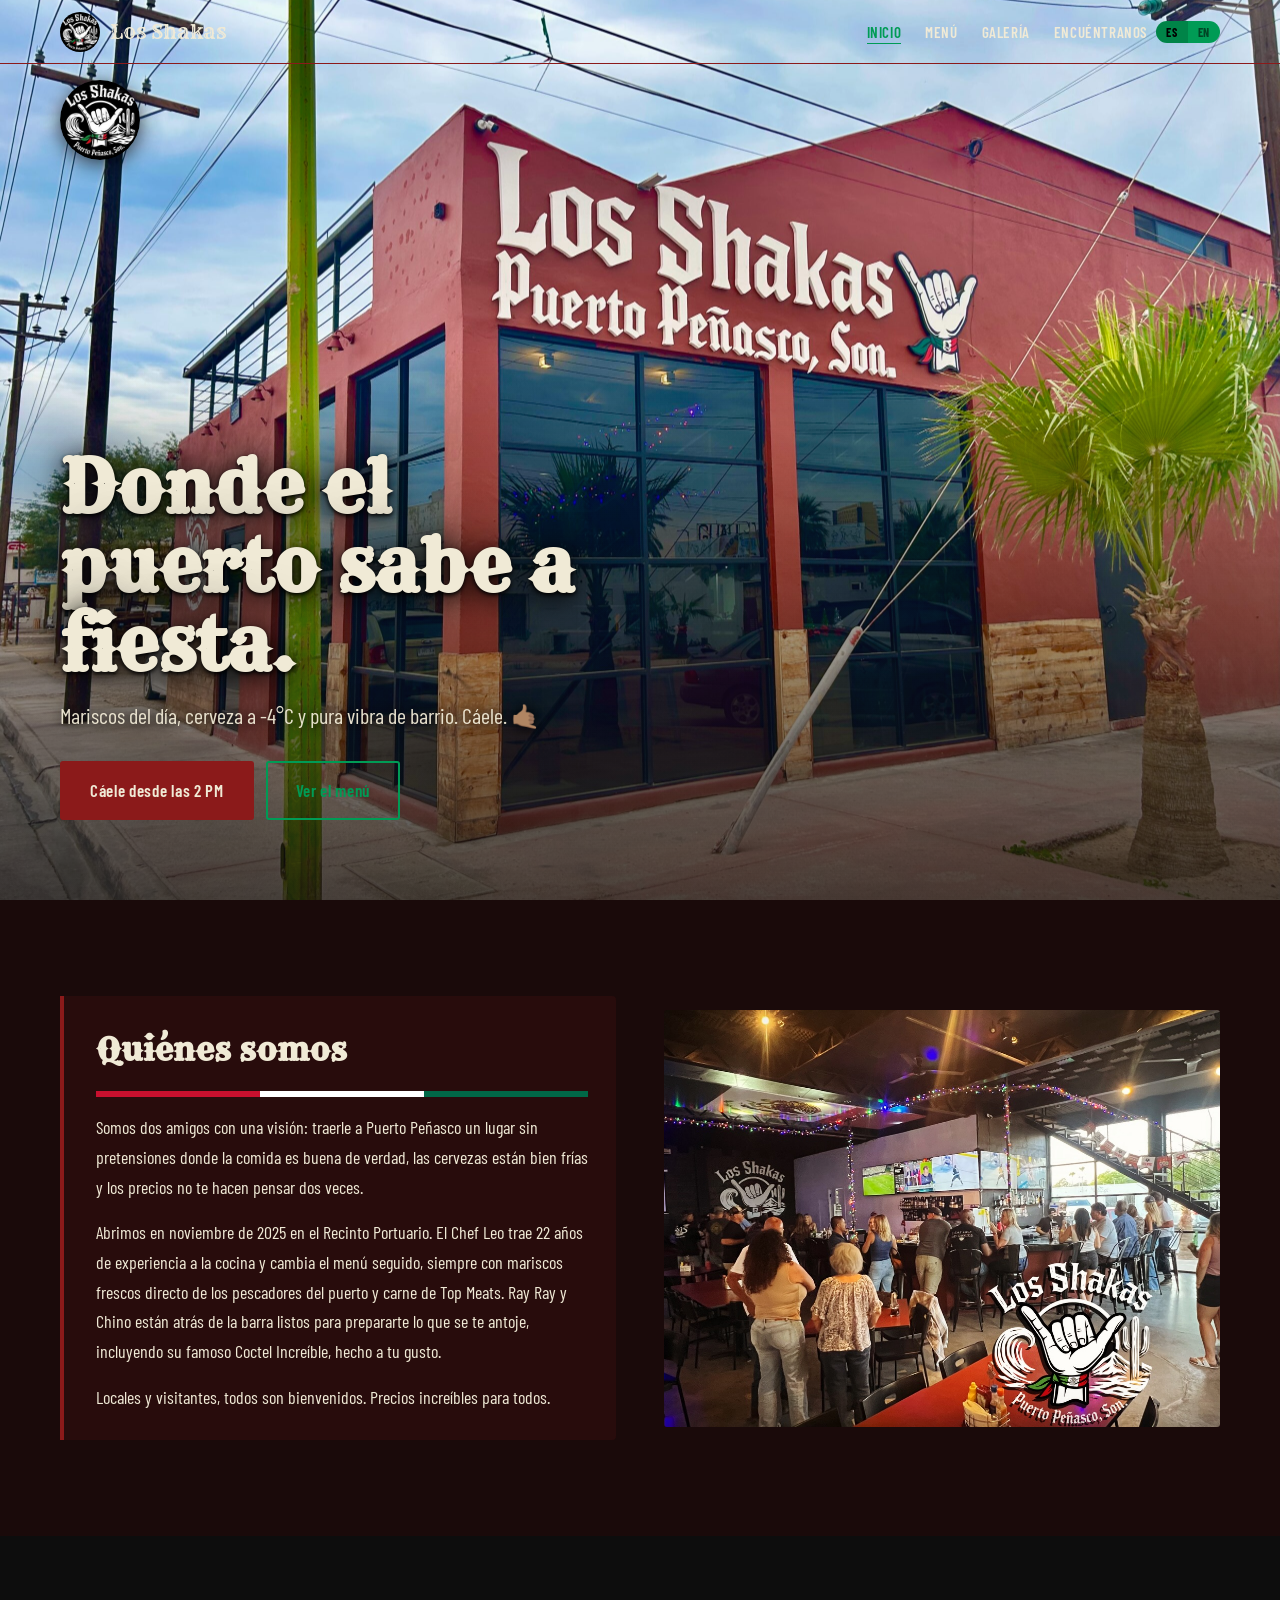
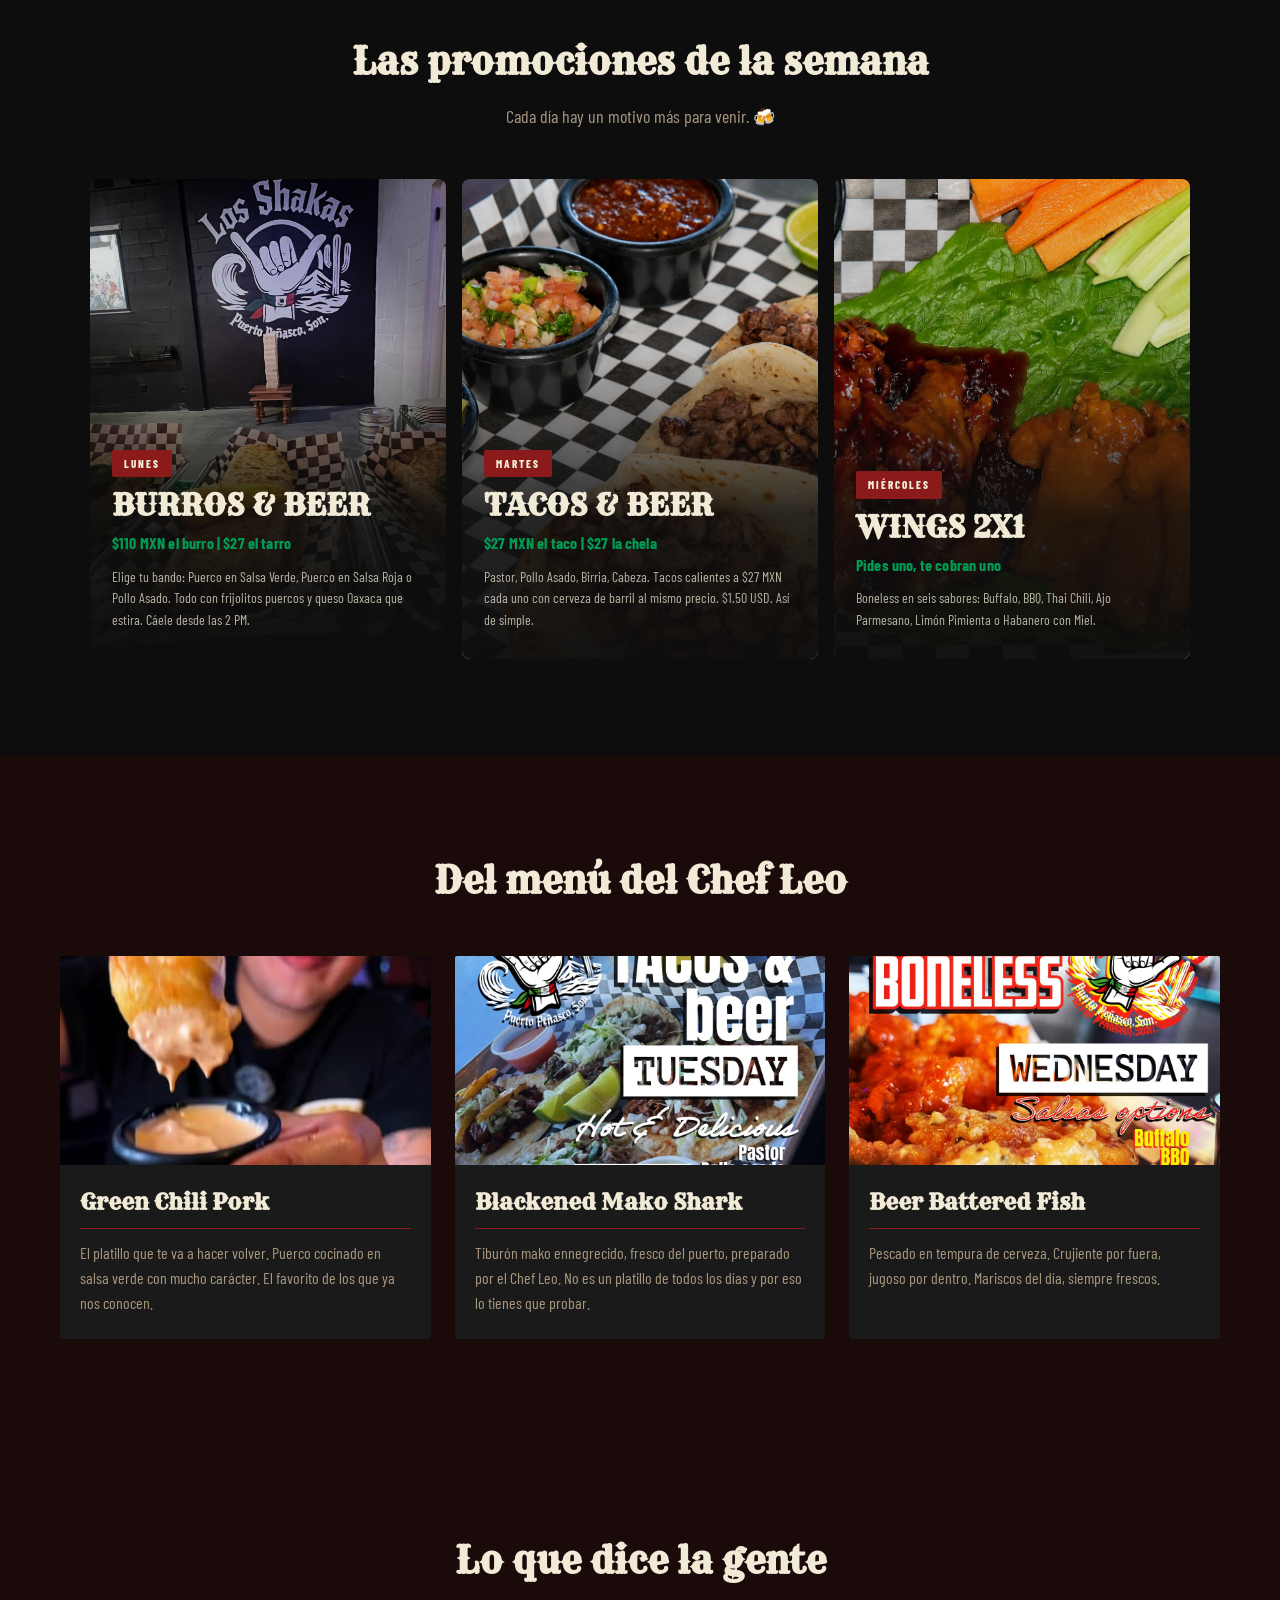
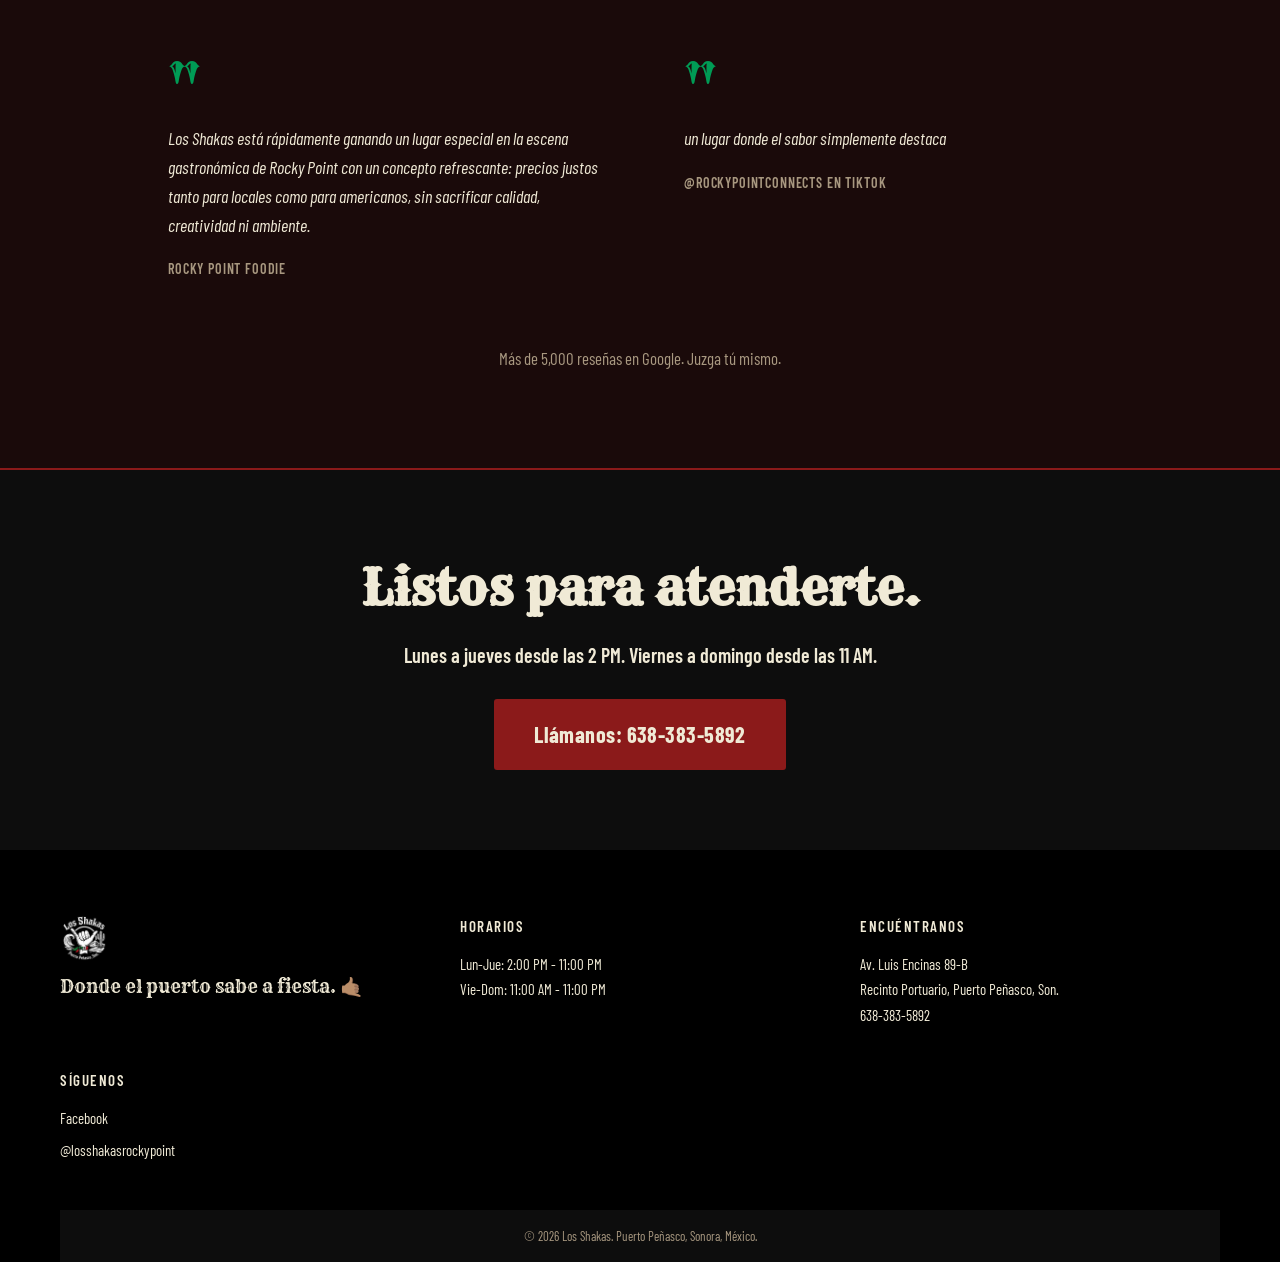
==== commit 59dcb72e: "Specials: full-bleed food photo cards with gradient overlay and text" ====
--- a/index.html
+++ b/index.html
@@ -176,62 +176,63 @@
 
     <!-- Monday -->
     <div class="special-card reveal">
-      <div class="special-day"
-           data-es="Lunes"
-           data-en="Monday">Lunes</div>
-      <div class="special-offer"
-           data-es="BURROS &amp; BEER"
-           data-en="BURROS &amp; BEER">BURROS &amp; BEER</div>
-      <div class="special-price"
-           data-es="$110 MXN el burro | $27 el tarro"
-           data-en="$110 MXN a burrito | $27 MXN a draft">
-        $110 MXN el burro | $27 el tarro
-      </div>
-      <p class="special-desc"
-         data-es="Elige tu bando: Puerco en Salsa Verde, Puerco en Salsa Roja o Pollo Asado. Todo con frijolitos puercos y queso Oaxaca que estira. Cáele desde las 2 PM."
-         data-en="Pick your side: Green Chili Pork, Red Chili Pork, or Grilled Chicken. All served with frijoles puercos and stretchy Oaxaca cheese. Come in from 2 PM.">
-        Elige tu bando: Puerco en Salsa Verde, Puerco en Salsa Roja o Pollo Asado. Todo con frijolitos puercos y queso Oaxaca que estira. Cáele desde las 2 PM.
-      </p>
+      <img class="special-card-photo" src="assets/burrito.jpg" alt="Burrito Los Shakas en charola con papel de cuadros" loading="lazy">
+      <div class="special-card-overlay"></div>
+      <div class="special-card-body">
+        <div class="special-day" data-es="Lunes" data-en="Monday">Lunes</div>
+        <div class="special-offer" data-es="BURROS &amp; BEER" data-en="BURROS &amp; BEER">BURROS &amp; BEER</div>
+        <div class="special-price"
+             data-es="$110 MXN el burro | $27 el tarro"
+             data-en="$110 MXN a burrito | $27 MXN a draft">
+          $110 MXN el burro | $27 el tarro
+        </div>
+        <p class="special-desc"
+           data-es="Elige tu bando: Puerco en Salsa Verde, Puerco en Salsa Roja o Pollo Asado. Todo con frijolitos puercos y queso Oaxaca que estira. Cáele desde las 2 PM."
+           data-en="Pick your side: Green Chili Pork, Red Chili Pork, or Grilled Chicken. All served with frijoles puercos and stretchy Oaxaca cheese. Come in from 2 PM.">
+          Elige tu bando: Puerco en Salsa Verde, Puerco en Salsa Roja o Pollo Asado. Todo con frijolitos puercos y queso Oaxaca que estira. Cáele desde las 2 PM.
+        </p>
+      </div>
     </div>
 
     <!-- Tuesday -->
     <div class="special-card reveal">
-      <div class="special-day"
-           data-es="Martes"
-           data-en="Tuesday">Martes</div>
-      <div class="special-offer"
-           data-es="TACOS &amp; BEER"
-           data-en="TACOS &amp; BEER">TACOS &amp; BEER</div>
-      <div class="special-price"
-           data-es="$27 MXN el taco | $27 la chela"
-           data-en="$1.50 USD taco | $1.50 USD draft beer">
-        $27 MXN el taco | $27 la chela
-      </div>
-      <p class="special-desc"
-         data-es="Pastor, Pollo Asado, Birria, Cabeza. Tacos calientes a $27 MXN cada uno con cerveza de barril al mismo precio. $1.50 USD. Así de simple."
-         data-en="Pastor, Grilled Chicken, Birria, Cabeza. Hot tacos at $1.50 USD each with draft beer at the same price. That's it.">
-        Pastor, Pollo Asado, Birria, Cabeza. Tacos calientes a $27 MXN cada uno con cerveza de barril al mismo precio. $1.50 USD. Así de simple.
-      </p>
+      <img class="special-card-photo" src="assets/carne_tacos.jpg" alt="Tacos de carne asada con guacamole, pico de gallo y salsa" loading="lazy">
+      <div class="special-card-overlay"></div>
+      <div class="special-card-body">
+        <div class="special-day" data-es="Martes" data-en="Tuesday">Martes</div>
+        <div class="special-offer" data-es="TACOS &amp; BEER" data-en="TACOS &amp; BEER">TACOS &amp; BEER</div>
+        <div class="special-price"
+             data-es="$27 MXN el taco | $27 la chela"
+             data-en="$1.50 USD taco | $1.50 USD draft beer">
+          $27 MXN el taco | $27 la chela
+        </div>
+        <p class="special-desc"
+           data-es="Pastor, Pollo Asado, Birria, Cabeza. Tacos calientes a $27 MXN cada uno con cerveza de barril al mismo precio. $1.50 USD. Así de simple."
+           data-en="Pastor, Grilled Chicken, Birria, Cabeza. Hot tacos at $1.50 USD each with draft beer at the same price. That's it.">
+          Pastor, Pollo Asado, Birria, Cabeza. Tacos calientes a $27 MXN cada uno con cerveza de barril al mismo precio. $1.50 USD. Así de simple.
+        </p>
+      </div>
     </div>
 
     <!-- Wednesday -->
     <div class="special-card reveal">
-      <div class="special-day"
-           data-es="Miércoles"
-           data-en="Wednesday">Miércoles</div>
-      <div class="special-offer"
-           data-es="WINGS 2x1"
-           data-en="WINGS 2-FOR-1">WINGS 2x1</div>
-      <div class="special-price"
-           data-es="Pides uno, te cobran uno"
-           data-en="Order one, pay for one">
-        Pides uno, te cobran uno
-      </div>
-      <p class="special-desc"
-         data-es="Boneless en seis sabores: Buffalo, BBQ, Thai Chili, Ajo Parmesano, Limón Pimienta o Habanero con Miel."
-         data-en="Boneless in six flavors: Buffalo, BBQ, Thai Chili, Garlic Parmesan, Lemon Pepper, or Honey Habanero.">
-        Boneless en seis sabores: Buffalo, BBQ, Thai Chili, Ajo Parmesano, Limón Pimienta o Habanero con Miel.
-      </p>
+      <img class="special-card-photo" src="assets/wings.jpg" alt="Alitas de Los Shakas en BBQ y Buffalo con apio y zanahoria" loading="lazy">
+      <div class="special-card-overlay"></div>
+      <div class="special-card-body">
+        <div class="special-day" data-es="Miércoles" data-en="Wednesday">Miércoles</div>
+        <div class="special-offer" data-es="WINGS 2x1" data-en="WINGS 2-FOR-1">WINGS 2x1</div>
+        <div class="special-price"
+             data-es="Pides uno, te cobran uno"
+             data-en="Order one, pay for one">
+          Pides uno, te cobran uno
+        </div>
+        <p class="special-desc"
+           data-es="Boneless en seis sabores: Buffalo, BBQ, Thai Chili, Ajo Parmesano, Limón Pimienta o Habanero con Miel."
+           data-en="Boneless in six flavors: Buffalo, BBQ, Thai Chili, Garlic Parmesan, Lemon Pepper, or Honey Habanero.">
+          Boneless en seis sabores: Buffalo, BBQ, Thai Chili, Ajo Parmesano, Limón Pimienta o Habanero con Miel.
+        </p>
+      </div>
+    </div>
     </div>
 
   </div>
--- a/css/style.css
+++ b/css/style.css
@@ -16,7 +16,7 @@
 :root {
   --crimson:      #8B1A1A;
   --crimson-hover:#A82020;
-  --teal:         #00CED1;
+  --teal:         #009B55;
   --bg:           #0D0D0D;
   --bg-alt:       #1A0A0A;
   --bg-card:      #1A1A1A;
@@ -577,10 +577,10 @@
 .hero-headline {
   font-family: var(--font-display);
   font-size: 36px;
-  color: var(--teal);
+  color: var(--cream);
   line-height: 1.1;
   margin-bottom: 12px;
-  text-shadow: 0 2px 20px rgba(0,0,0,0.9), 0 0 50px rgba(0,0,0,0.6);
+  text-shadow: 0 2px 4px rgba(0,0,0,1), 0 4px 24px rgba(0,0,0,0.9), 0 0 60px rgba(0,0,0,0.8);
 }
 
 @media (min-width: 480px) {
@@ -740,69 +740,102 @@
 }
 
 .specials-grid {
-  max-width: 1200px;
+  max-width: 1100px;
   margin: 0 auto;
   display: grid;
+  gap: 16px;
   grid-template-columns: 1fr;
-  gap: 24px;
-}
-
-@media (min-width: 768px) {
+}
+
+@media (min-width: 640px) {
   .specials-grid {
     grid-template-columns: repeat(3, 1fr);
   }
 }
 
 .special-card {
-  background: var(--bg-card);
-  border-top: 3px solid var(--crimson);
-  border-left: 4px solid transparent;
+  position: relative;
+  border-radius: 8px;
+  overflow: hidden;
+  min-height: 480px;
+  display: flex;
+  flex-direction: column;
+  justify-content: flex-end;
+  cursor: default;
+}
+
+.special-card-photo {
+  position: absolute;
+  inset: 0;
+  width: 100%;
+  height: 100%;
+  object-fit: cover;
+  object-position: center;
+  transition: transform 0.7s ease;
+}
+
+.special-card:hover .special-card-photo {
+  transform: scale(1.06);
+}
+
+.special-card-overlay {
+  position: absolute;
+  inset: 0;
+  background: linear-gradient(
+    to bottom,
+    rgba(0,0,0,0.05) 0%,
+    rgba(0,0,0,0.15) 35%,
+    rgba(13,13,13,0.88) 70%,
+    rgba(13,13,13,0.97) 100%
+  );
+}
+
+.special-card-body {
+  position: relative;
+  z-index: 2;
+  padding: 24px 22px 28px;
+}
+
+.special-day {
+  display: inline-block;
+  background: var(--crimson);
+  color: var(--cream);
+  font-family: var(--font-body);
+  font-weight: 800;
+  font-size: 11px;
+  text-transform: uppercase;
+  letter-spacing: 0.18em;
+  padding: 5px 12px;
   border-radius: 2px;
-  padding: 28px 24px 32px;
-  transition: border-left-color var(--transition-med);
-}
-
-.special-card:hover {
-  border-left-color: var(--crimson);
-}
-
-.special-day {
-  font-family: var(--font-body);
-  font-weight: 800;
-  font-size: 40px;
+  margin-bottom: 12px;
+}
+
+.special-offer {
+  font-family: var(--font-display);
+  font-weight: 700;
+  font-size: 26px;
+  color: var(--cream);
   text-transform: uppercase;
-  color: var(--cream);
-  line-height: 1;
-  margin-bottom: 14px;
-  letter-spacing: -0.01em;
-}
-
-@media (min-width: 768px) {
-  .special-day {
-    font-size: 48px;
-  }
-}
-
-.special-offer {
-  font-family: var(--font-body);
-  font-weight: 600;
-  font-size: 20px;
-  color: var(--cream);
-  margin-bottom: 12px;
-  line-height: 1.4;
+  line-height: 1.1;
+  margin-bottom: 8px;
+}
+
+@media (min-width: 1024px) {
+  .special-offer { font-size: 30px; }
 }
 
 .special-price {
   font-family: var(--font-body);
   font-weight: 700;
-  font-size: 28px;
+  font-size: 16px;
   color: var(--teal);
-  margin-bottom: 16px;
+  margin-bottom: 10px;
+  letter-spacing: 0.01em;
 }
 
 .special-desc {
-  font-size: 16px;
-  color: var(--muted);
+  font-size: 14px;
+  color: rgba(240,234,214,0.75);
   line-height: 1.55;
 }
 
@@ -1176,6 +1209,37 @@
   max-width: 600px;
   margin-left: auto;
   margin-right: auto;
+}
+
+/* ----------------------------------------------------------
+   LANGUAGE-GATED VISIBILITY
+   ---------------------------------------------------------- */
+[data-lang-show="en"],
+[data-lang-show="es"] { display: none !important; }
+
+html[lang="es"] [data-lang-show="es"] { display: block !important; }
+html[lang="en"] [data-lang-show="en"] { display: block !important; }
+
+/* ----------------------------------------------------------
+   MENU IMAGES
+   ---------------------------------------------------------- */
+.menu-images-wrap {
+  max-width: 860px;
+  margin: 0 auto;
+  padding: 48px 20px;
+}
+
+.menu-images {
+  display: flex;
+  flex-direction: column;
+  gap: 20px;
+}
+
+.menu-images img {
+  width: 100%;
+  display: block;
+  border-radius: 6px;
+  box-shadow: 0 8px 32px rgba(0,0,0,0.6);
 }
 
 /* ----------------------------------------------------------
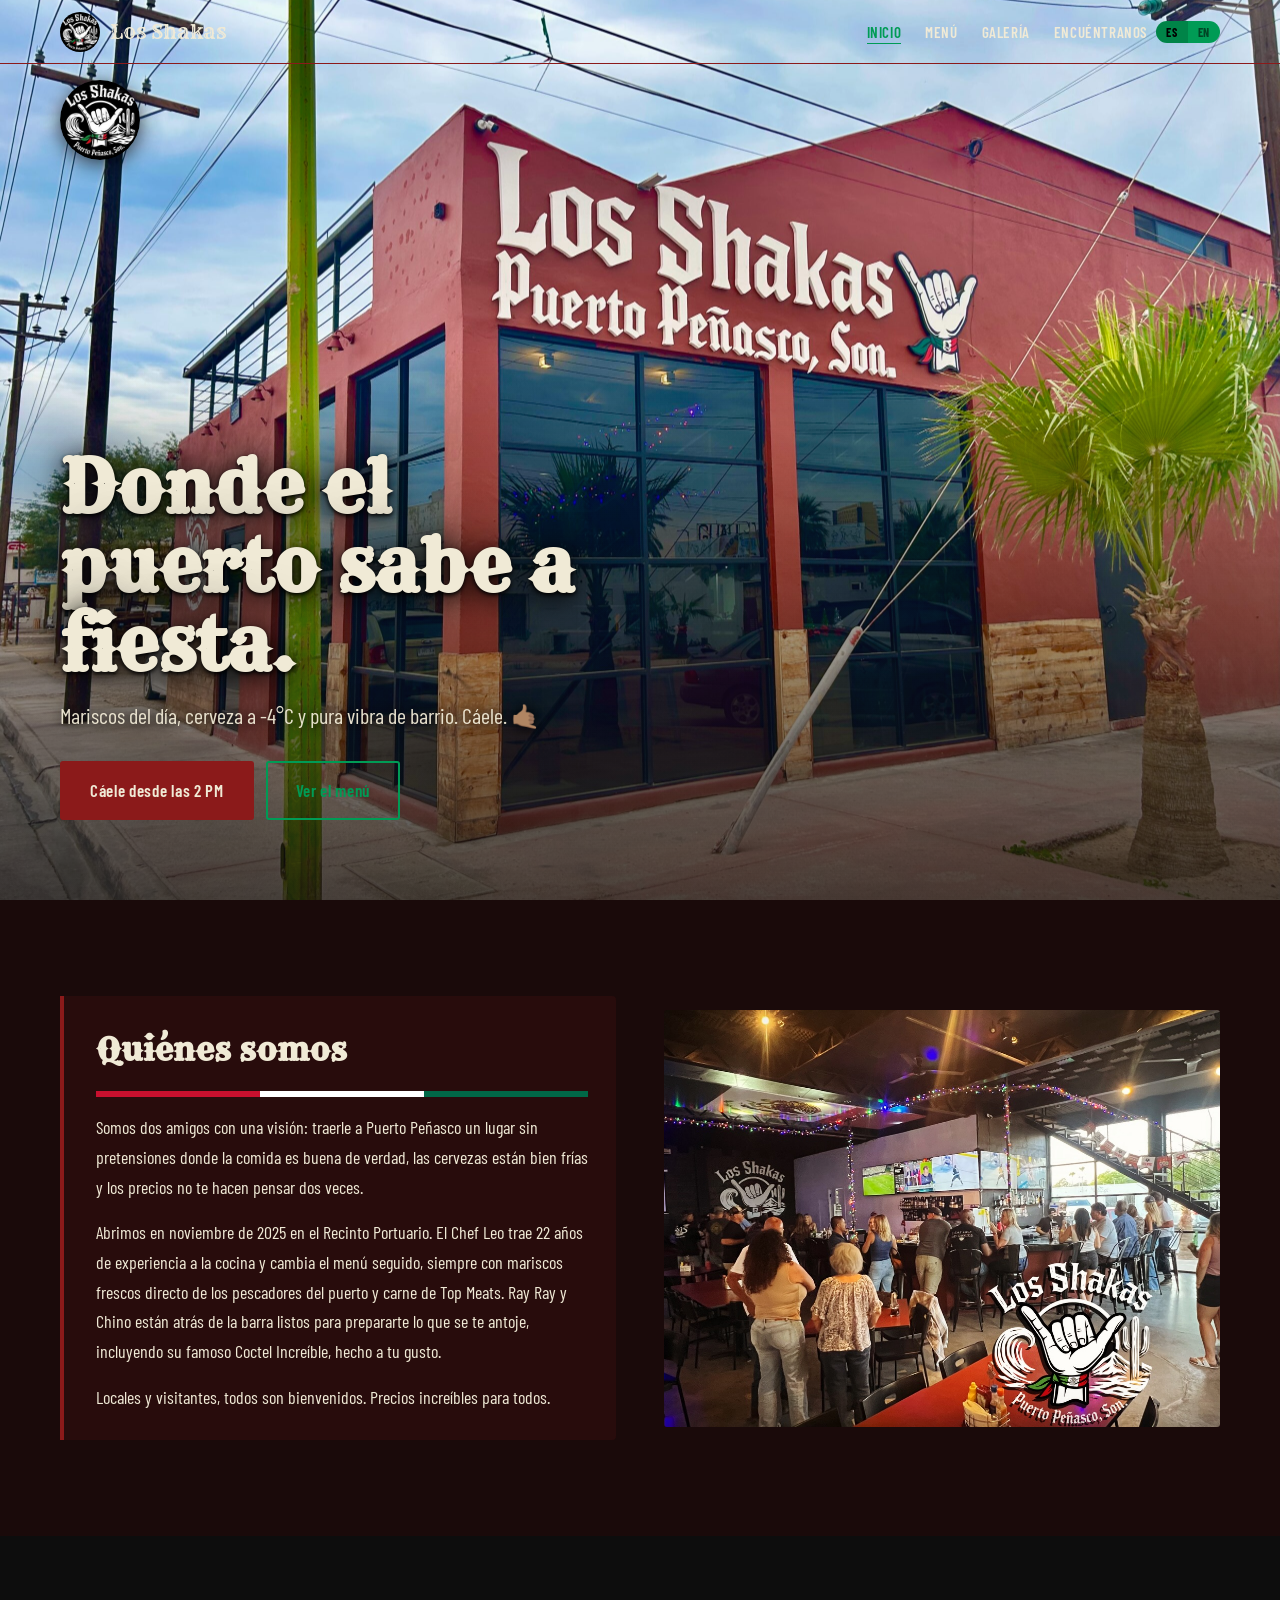
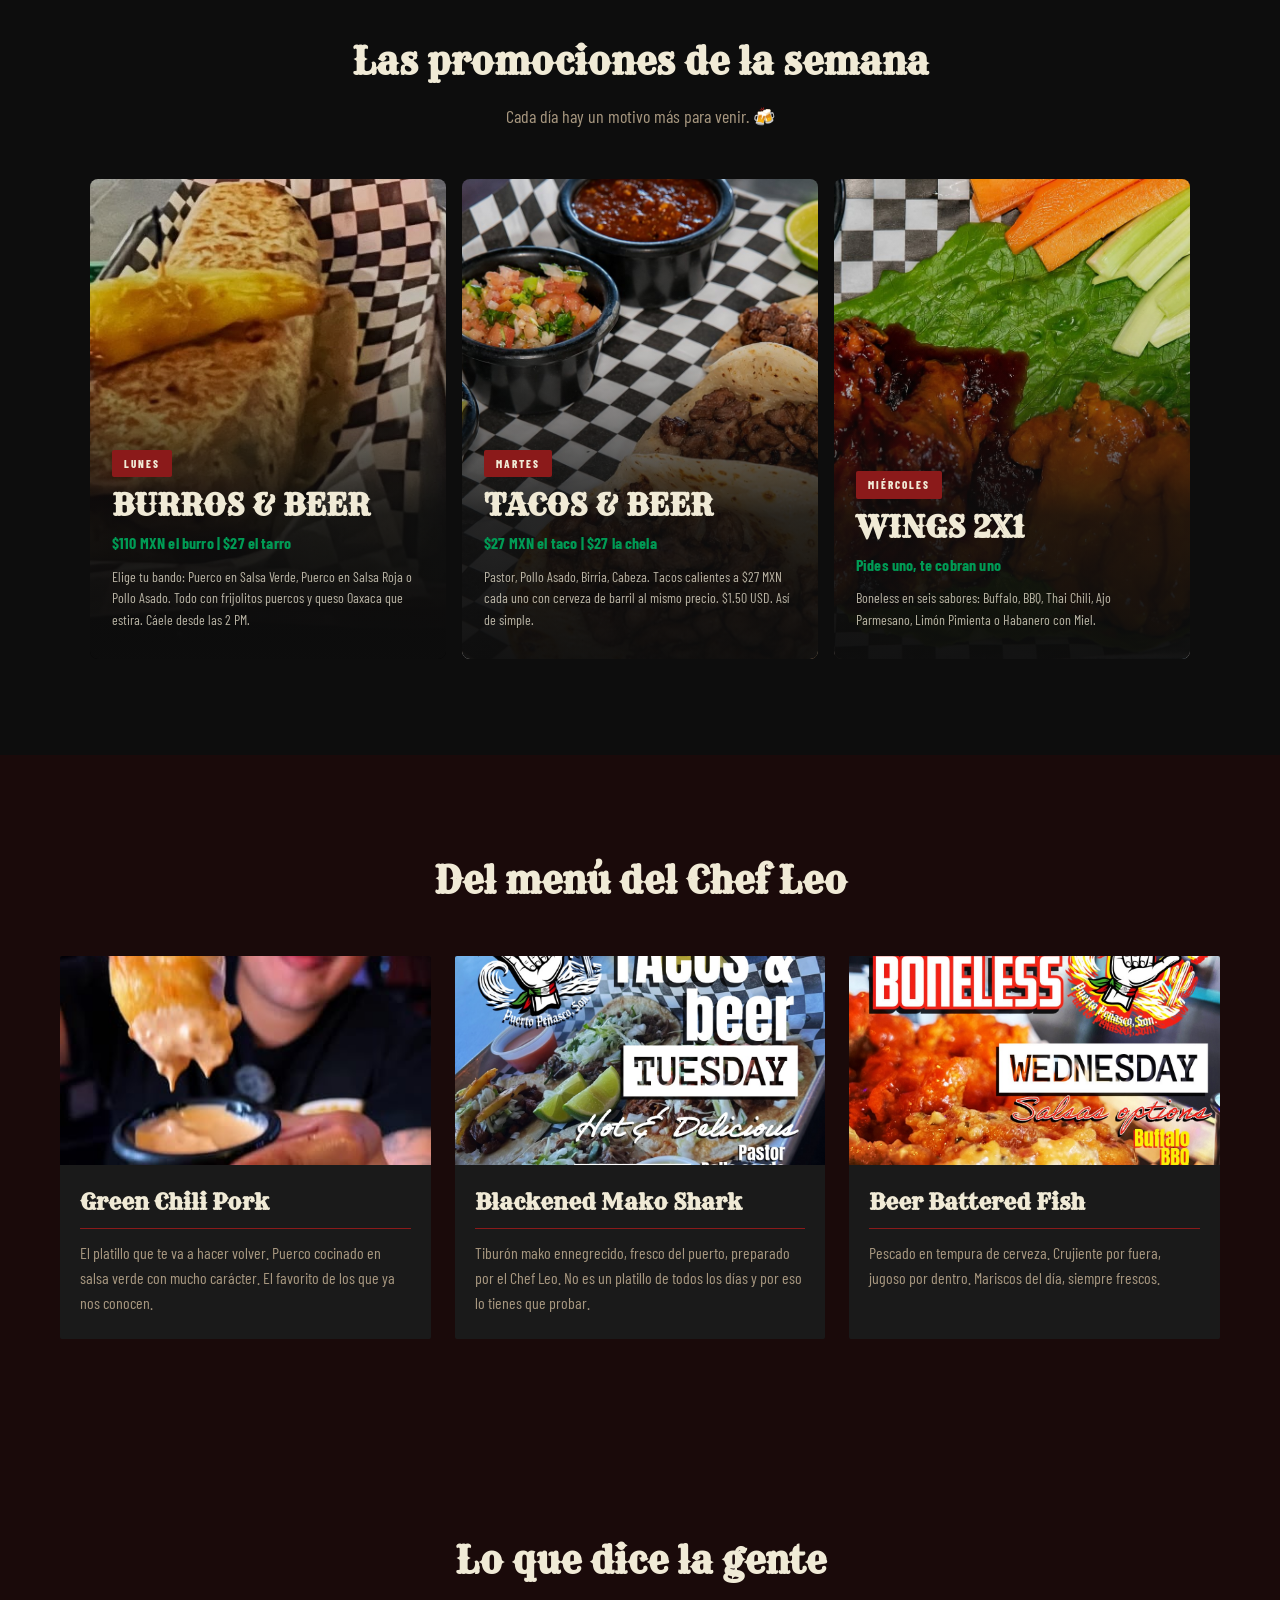
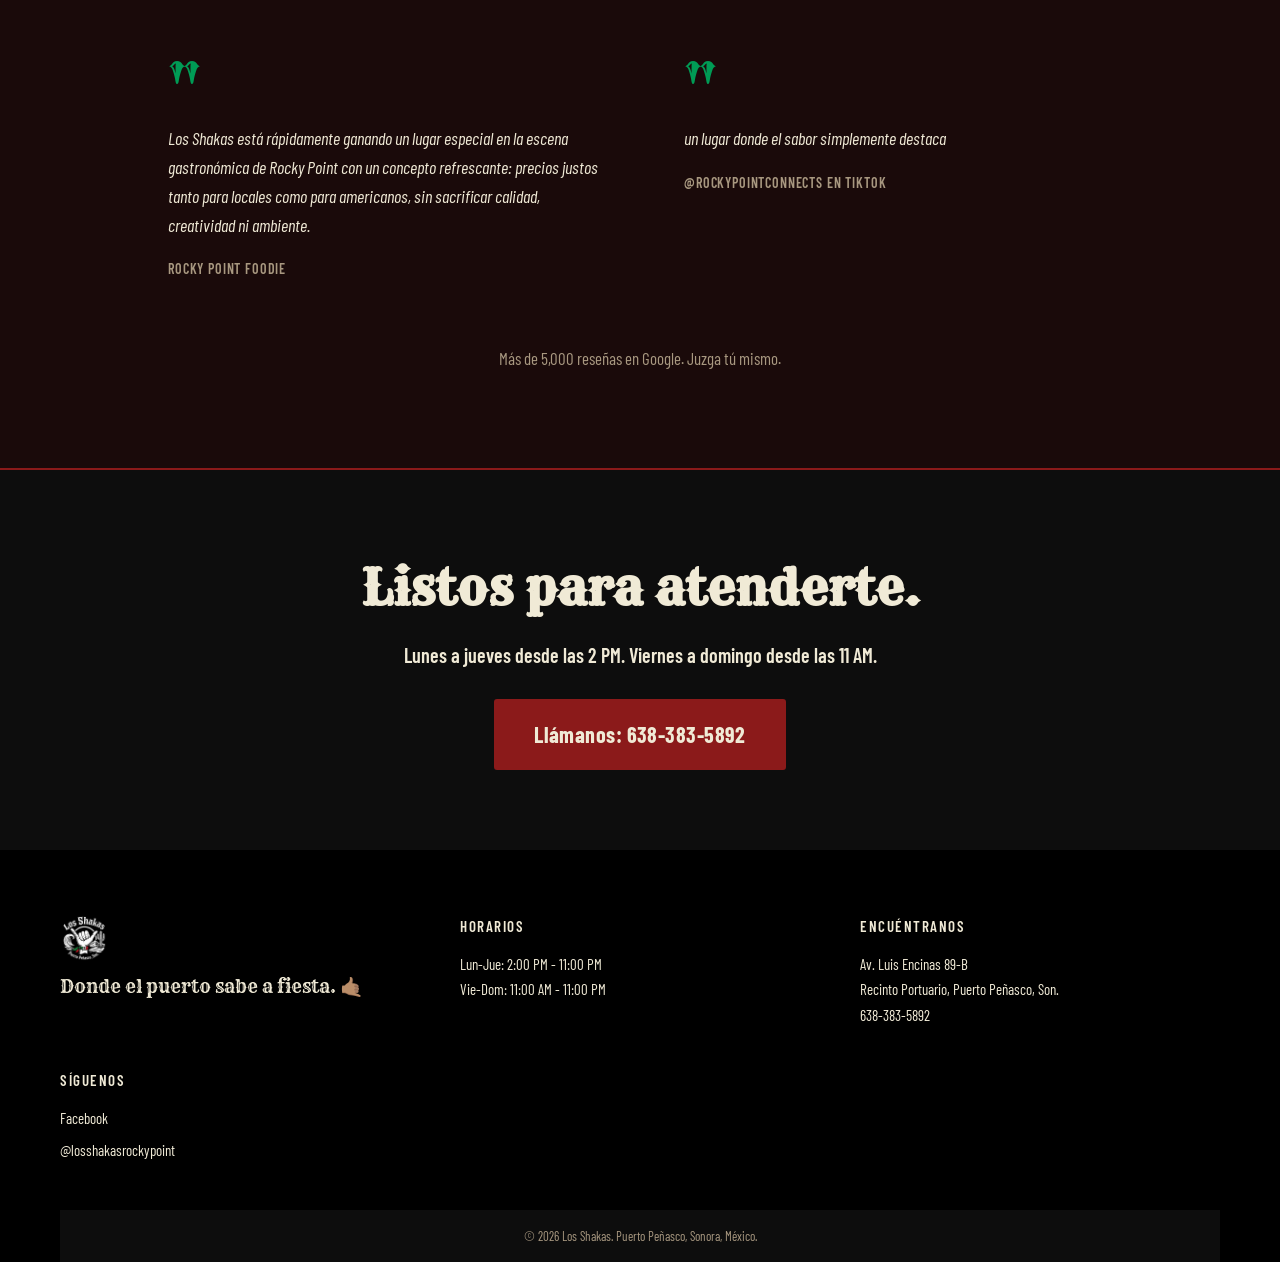
==== commit 5e2554d5: "Burrito card: crop out wall, show only the burritos" ====
--- a/index.html
+++ b/index.html
@@ -176,7 +176,7 @@
 
     <!-- Monday -->
     <div class="special-card reveal">
-      <img class="special-card-photo" src="assets/burrito.jpg" alt="Burrito Los Shakas en charola con papel de cuadros" loading="lazy">
+      <img class="special-card-photo" src="assets/burrito.jpg" alt="Burrito Los Shakas en charola con papel de cuadros" loading="lazy" style="object-position: center 40%;">
       <div class="special-card-overlay"></div>
       <div class="special-card-body">
         <div class="special-day" data-es="Lunes" data-en="Monday">Lunes</div>
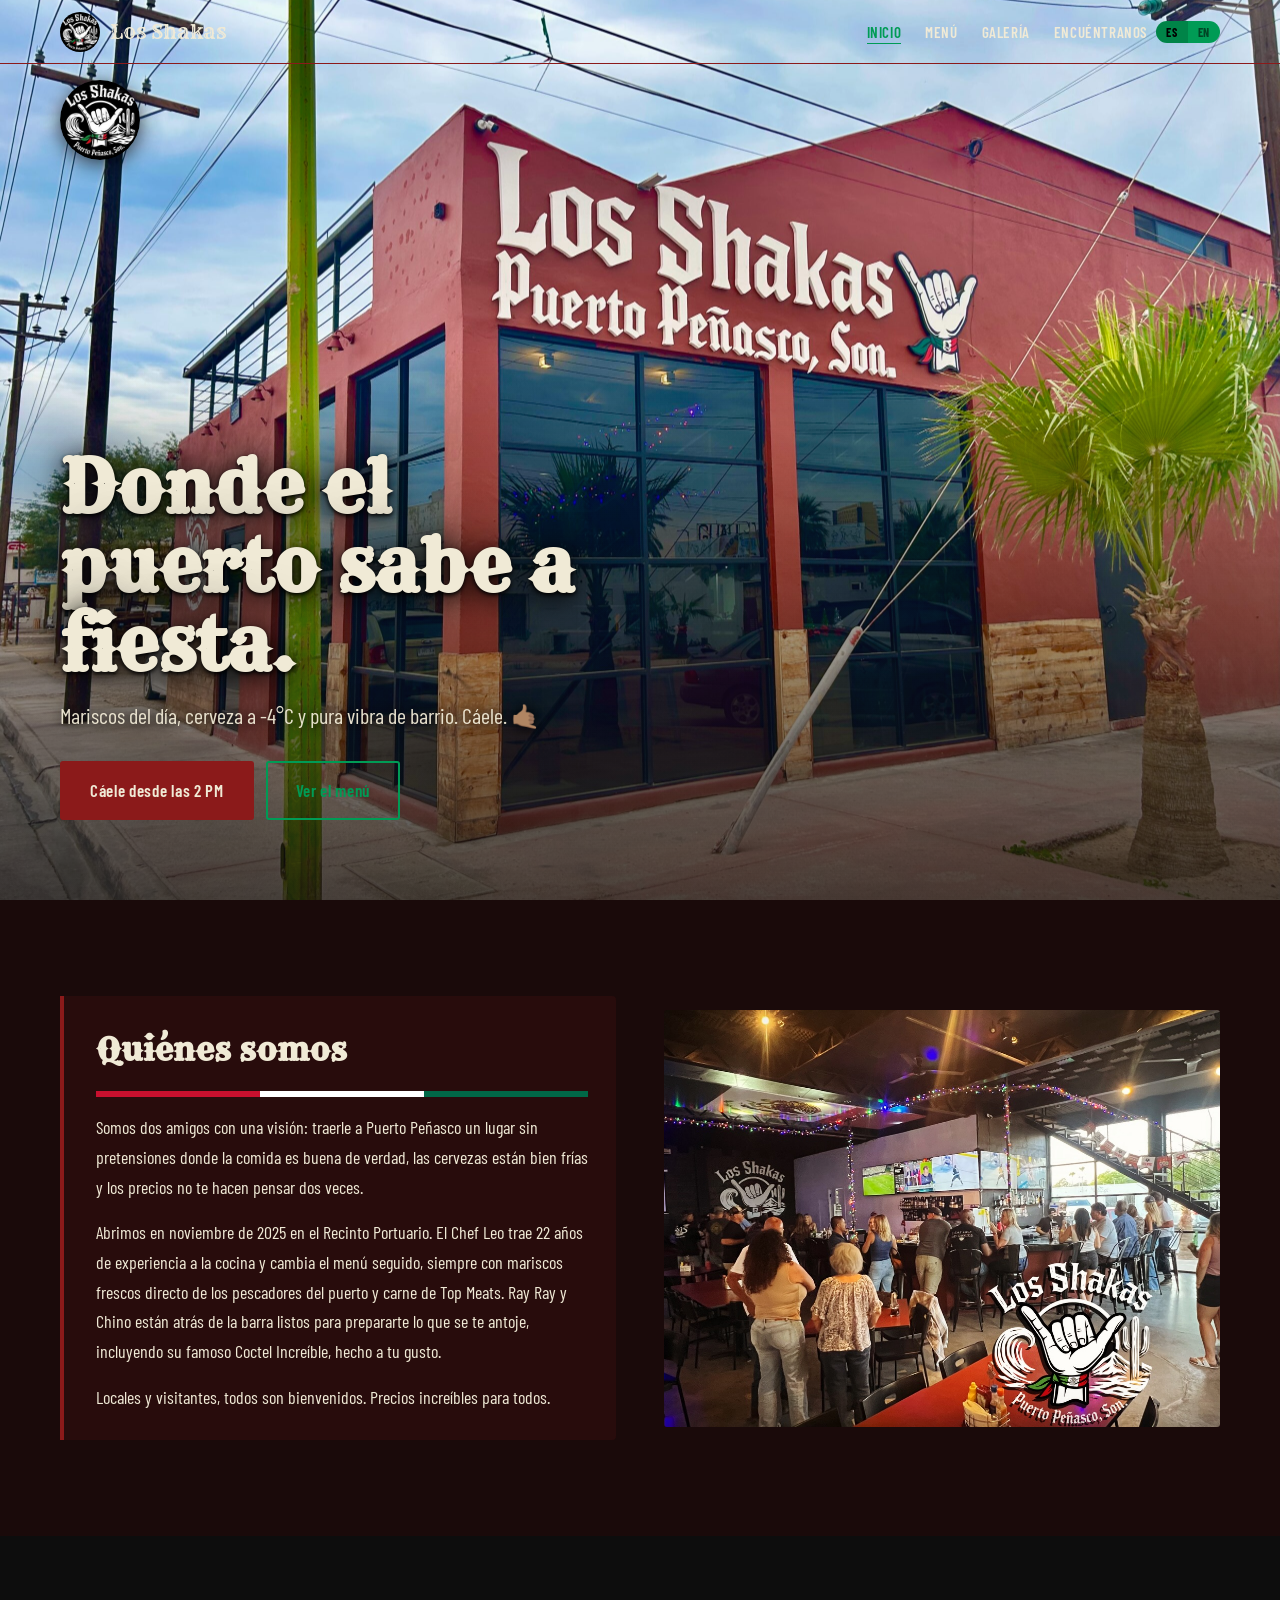
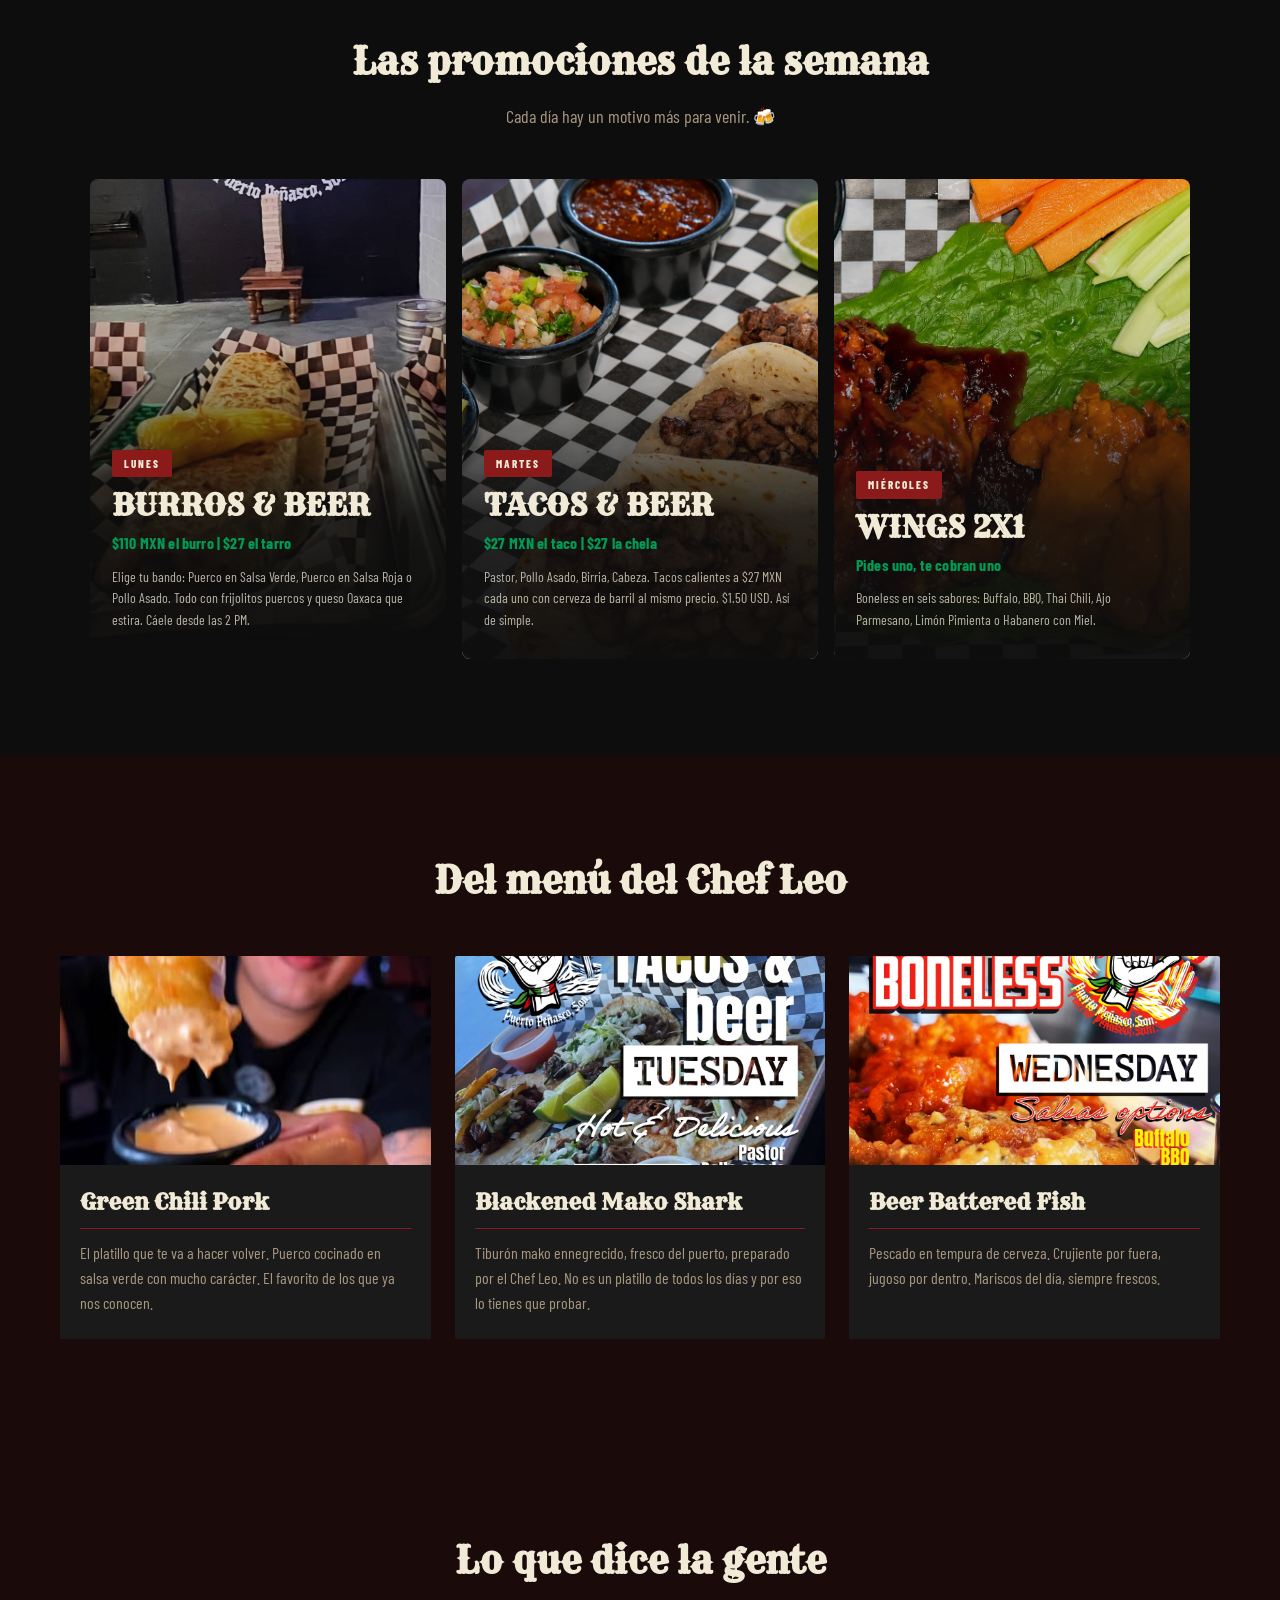
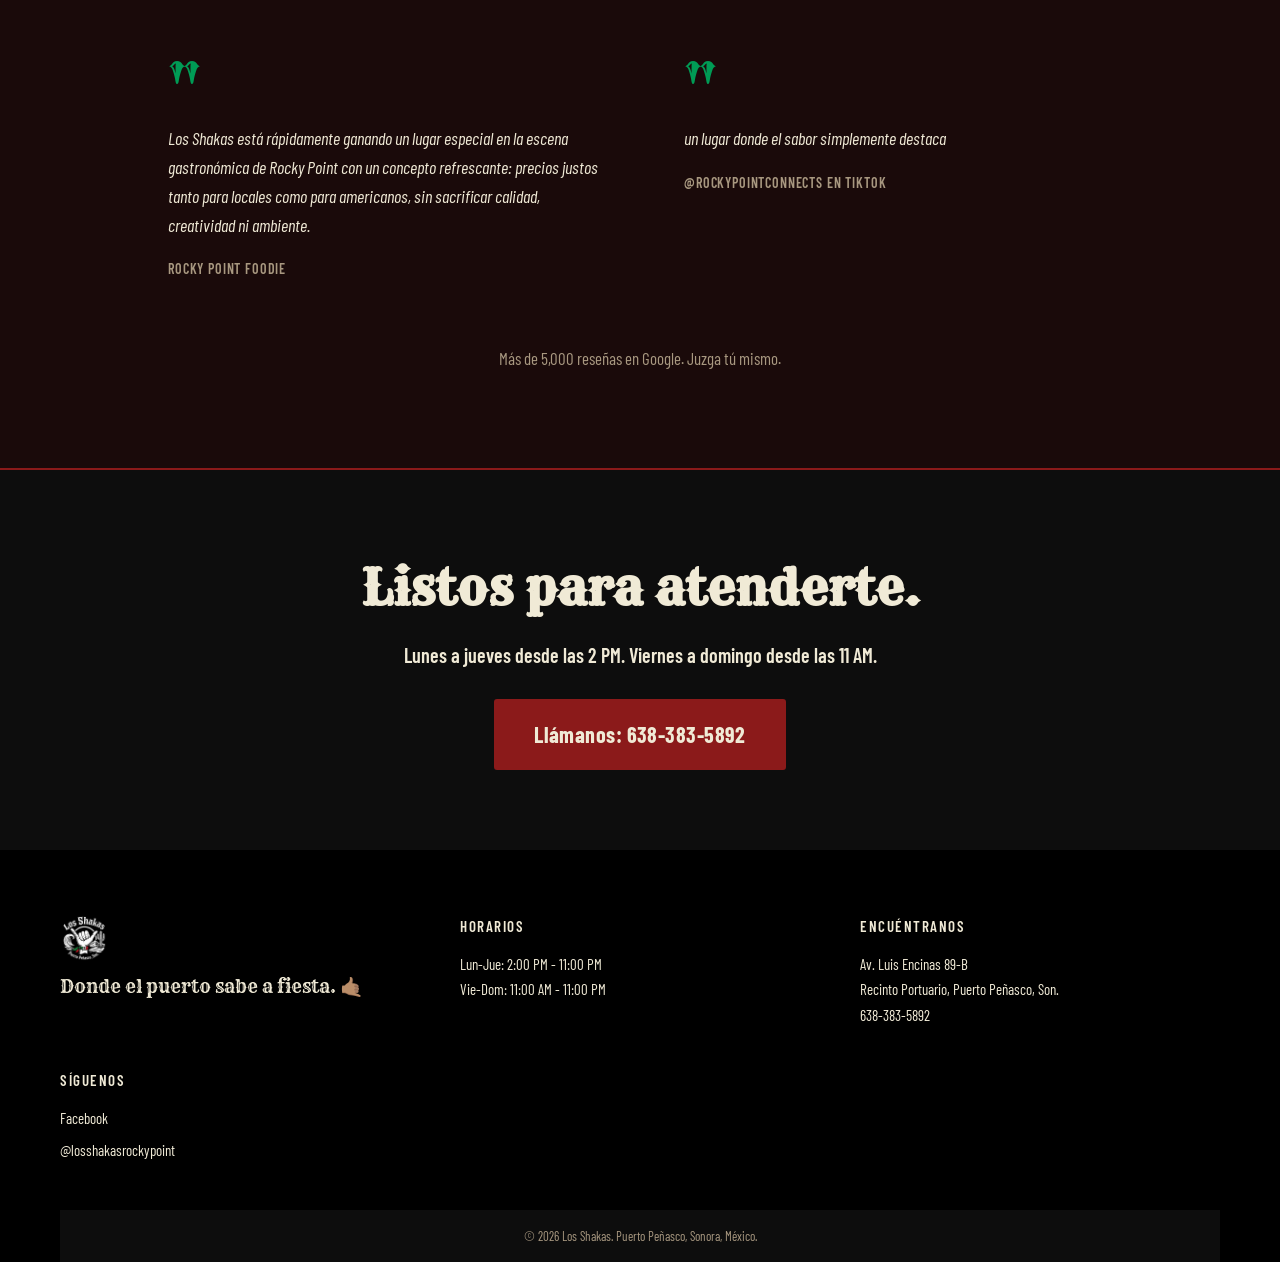
==== commit 1f409ac5: "Burrito card: re-crop to bottom 70%, better zoom level" ====
--- a/index.html
+++ b/index.html
@@ -176,7 +176,7 @@
 
     <!-- Monday -->
     <div class="special-card reveal">
-      <img class="special-card-photo" src="assets/burrito.jpg" alt="Burrito Los Shakas en charola con papel de cuadros" loading="lazy" style="object-position: center 40%;">
+      <img class="special-card-photo" src="assets/burrito.jpg" alt="Burrito Los Shakas en charola con papel de cuadros" loading="lazy" style="object-position: center 45%;">
       <div class="special-card-overlay"></div>
       <div class="special-card-body">
         <div class="special-day" data-es="Lunes" data-en="Monday">Lunes</div>
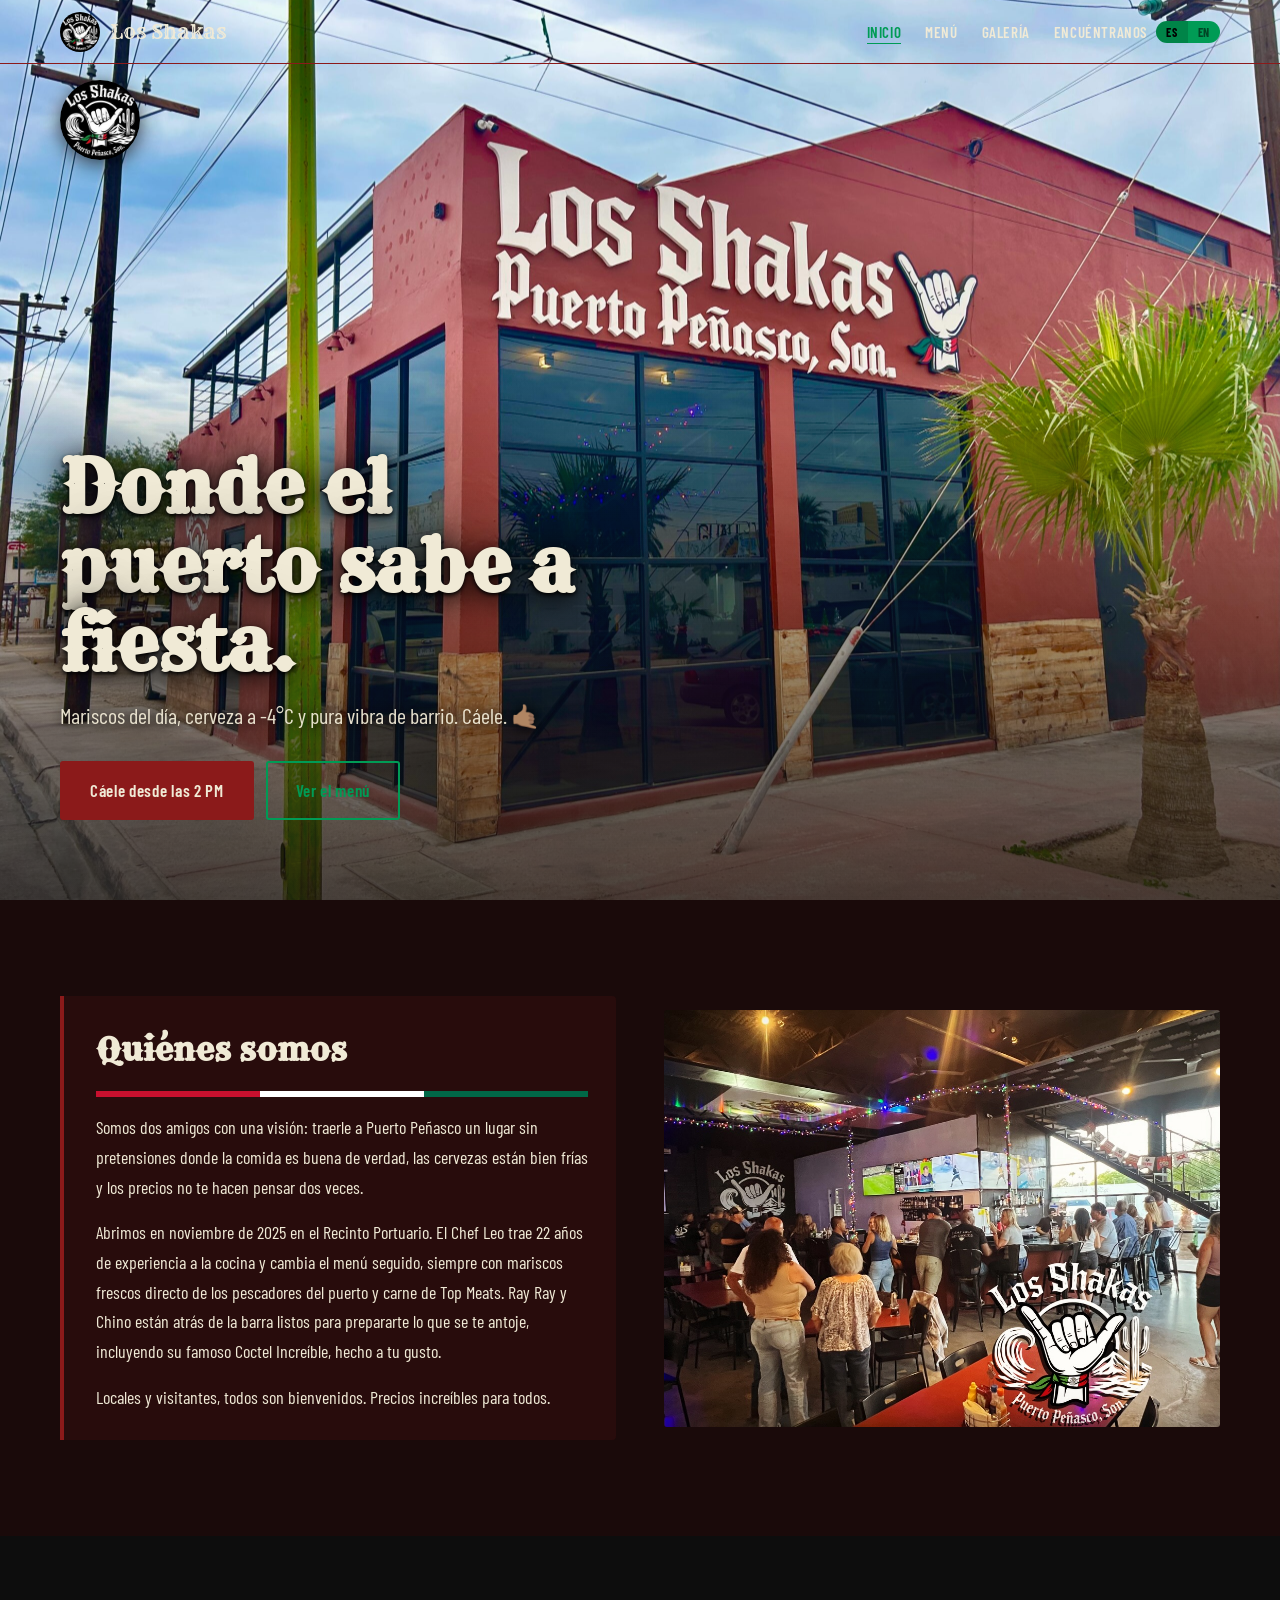
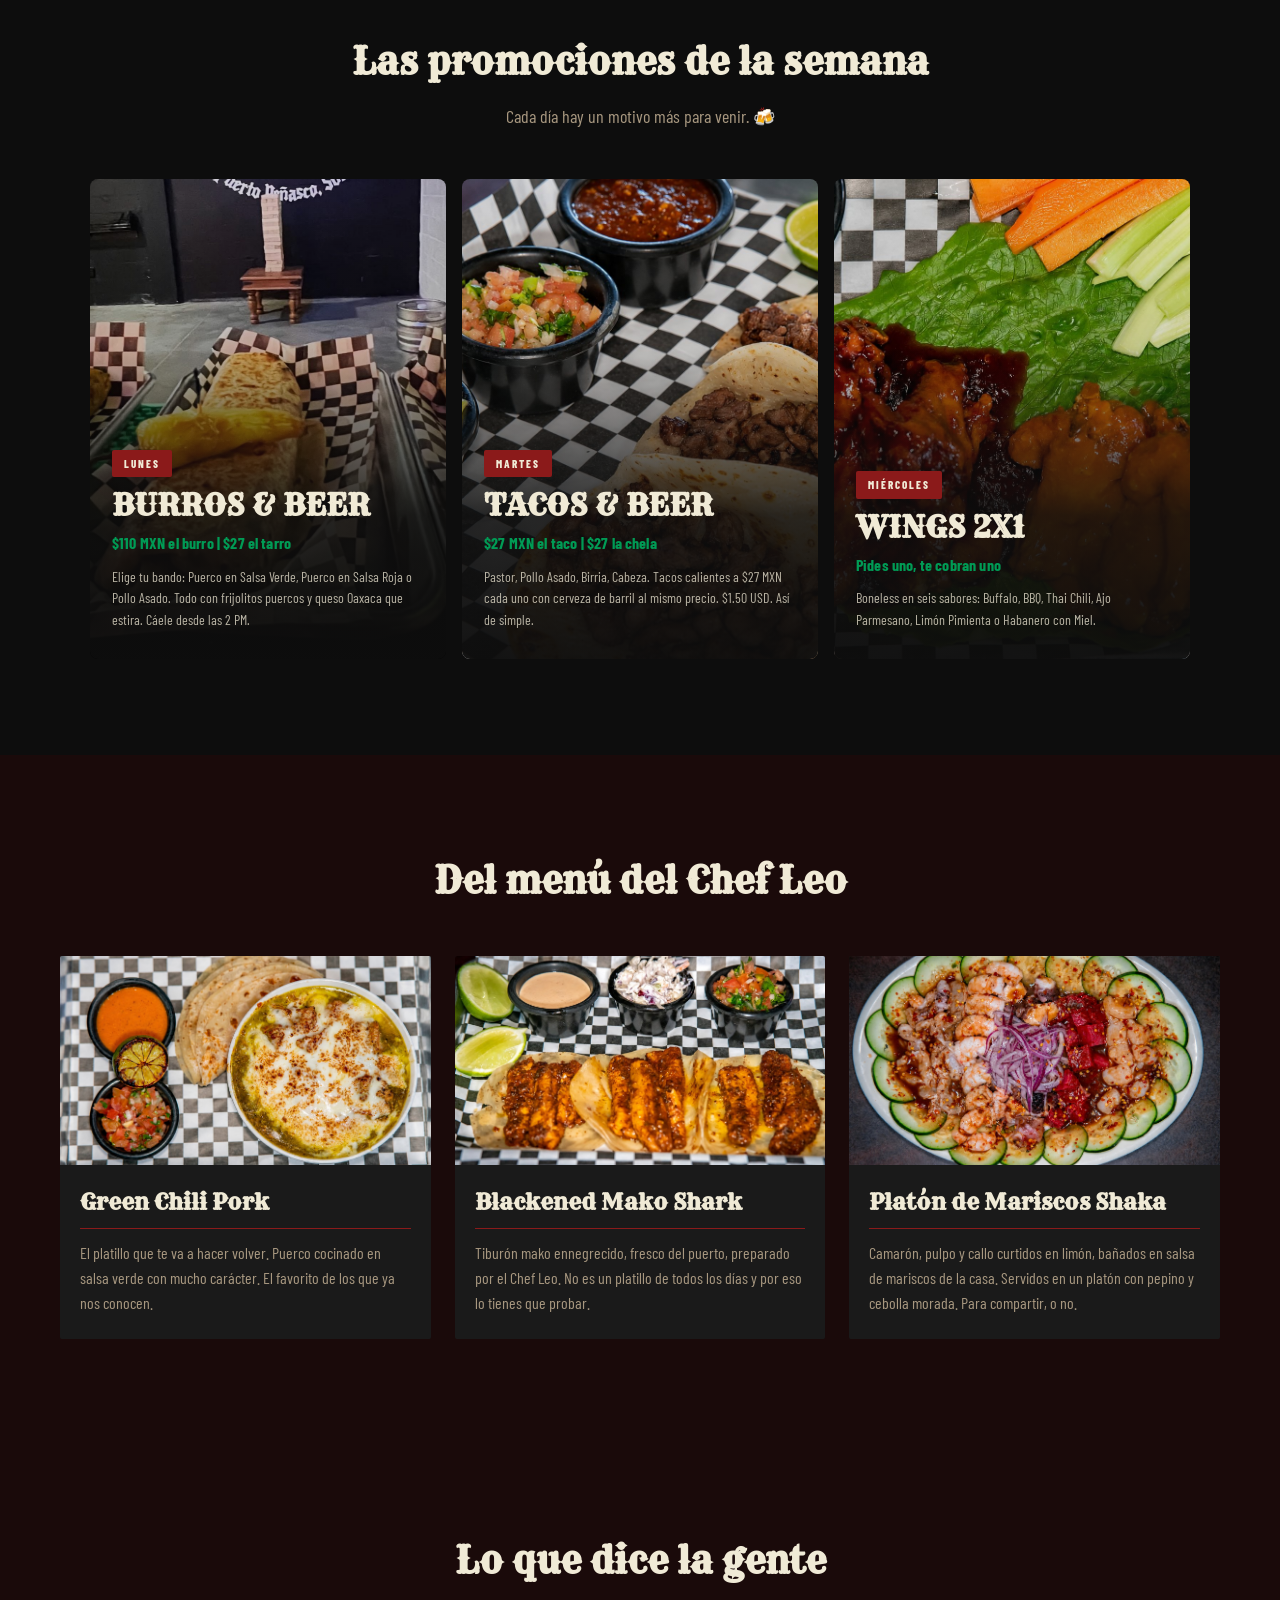
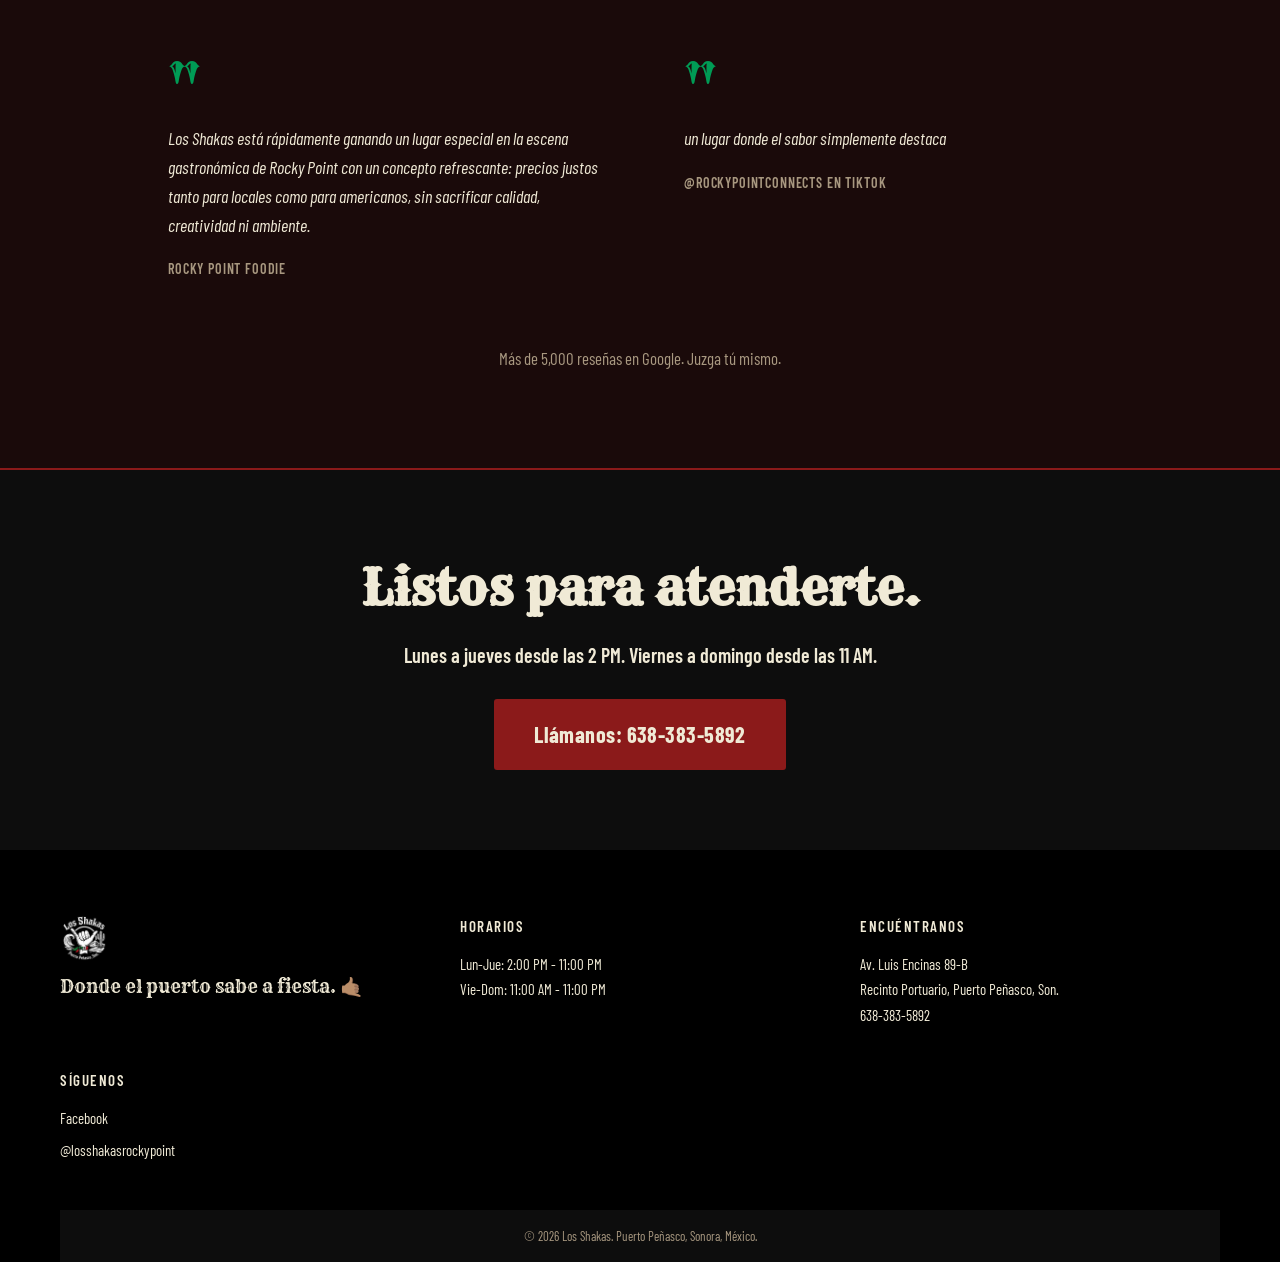
==== commit 78c250c5: "Featured dishes: real food photos + seafood platter replaces beer battered fish" ====
--- a/index.html
+++ b/index.html
@@ -255,8 +255,8 @@
     <!-- Green Chili Pork -->
     <div class="dish-card reveal">
       <div class="dish-card-img">
-        <img src="assets/dish_3.jpg"
-             alt="Green Chili Pork - puerco en salsa verde"
+        <img src="assets/green_chili_pork.jpg"
+             alt="Green Chili Pork - puerco en salsa verde con tortillas y pico de gallo"
              loading="lazy">
       </div>
       <div class="dish-card-body">
@@ -273,8 +273,8 @@
     <!-- Blackened Mako Shark -->
     <div class="dish-card reveal">
       <div class="dish-card-img">
-        <img src="assets/dish_4.jpg"
-             alt="Blackened Mako Shark - tiburón mako ennegrecido fresco del puerto"
+        <img src="assets/shark_tacos.jpg"
+             alt="Tacos de Tiburón Blackened - mako ennegrecido con aderezo chipotle, col y pico de gallo"
              loading="lazy">
       </div>
       <div class="dish-card-body">
@@ -288,20 +288,20 @@
       </div>
     </div>
 
-    <!-- Beer Battered Fish -->
+    <!-- Shaka Seafood Platter -->
     <div class="dish-card reveal">
       <div class="dish-card-img">
-        <img src="assets/dish_1.jpg"
-             alt="Beer Battered Fish - pescado en tempura de cerveza"
+        <img src="assets/seafood_platter.jpg"
+             alt="Platón de Mariscos Shaka - camarón, pulpo y callo en aguachile con pepino y cebolla morada"
              loading="lazy">
       </div>
       <div class="dish-card-body">
-        <h3 class="dish-card-name">Beer Battered Fish</h3>
+        <h3 class="dish-card-name" data-es="Platón de Mariscos Shaka" data-en="Shaka Seafood Platter">Platón de Mariscos Shaka</h3>
         <hr class="dish-card-rule">
         <p class="dish-card-desc"
-           data-es="Pescado en tempura de cerveza. Crujiente por fuera, jugoso por dentro. Mariscos del día, siempre frescos."
-           data-en="Crispy beer batter, fresh catch of the day. Crunchy outside, tender inside. Always sourced from the boats that morning.">
-          Pescado en tempura de cerveza. Crujiente por fuera, jugoso por dentro. Mariscos del día, siempre frescos.
+           data-es="Camarón, pulpo y callo curtidos en limón, bañados en salsa de mariscos de la casa. Servidos en un platón con pepino y cebolla morada. Para compartir, o no."
+           data-en="Shrimp, octopus, and scallops cured in lime, smothered in house seafood sauce. Served on a platter with cucumber and red onion. Share it, or don't.">
+          Camarón, pulpo y callo curtidos en limón, bañados en salsa de mariscos de la casa. Servidos en un platón con pepino y cebolla morada. Para compartir, o no.
         </p>
       </div>
     </div>
